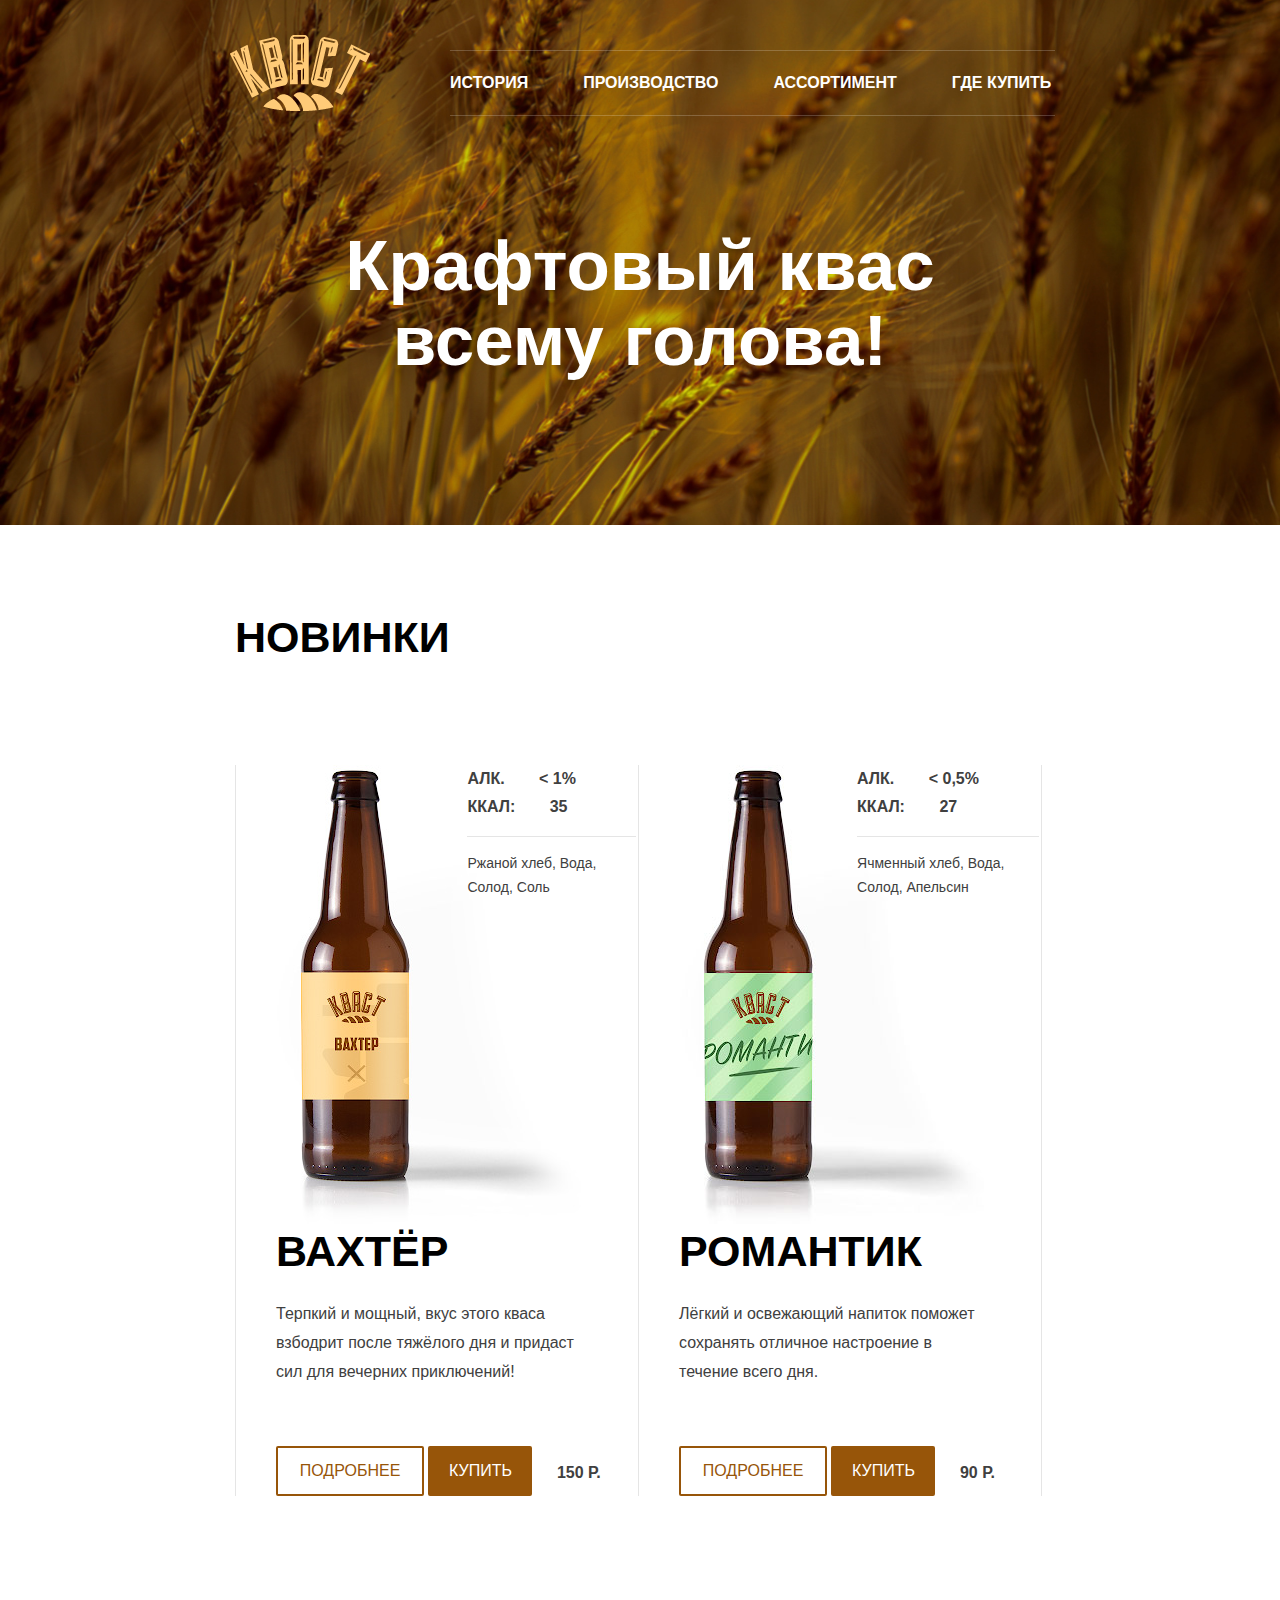
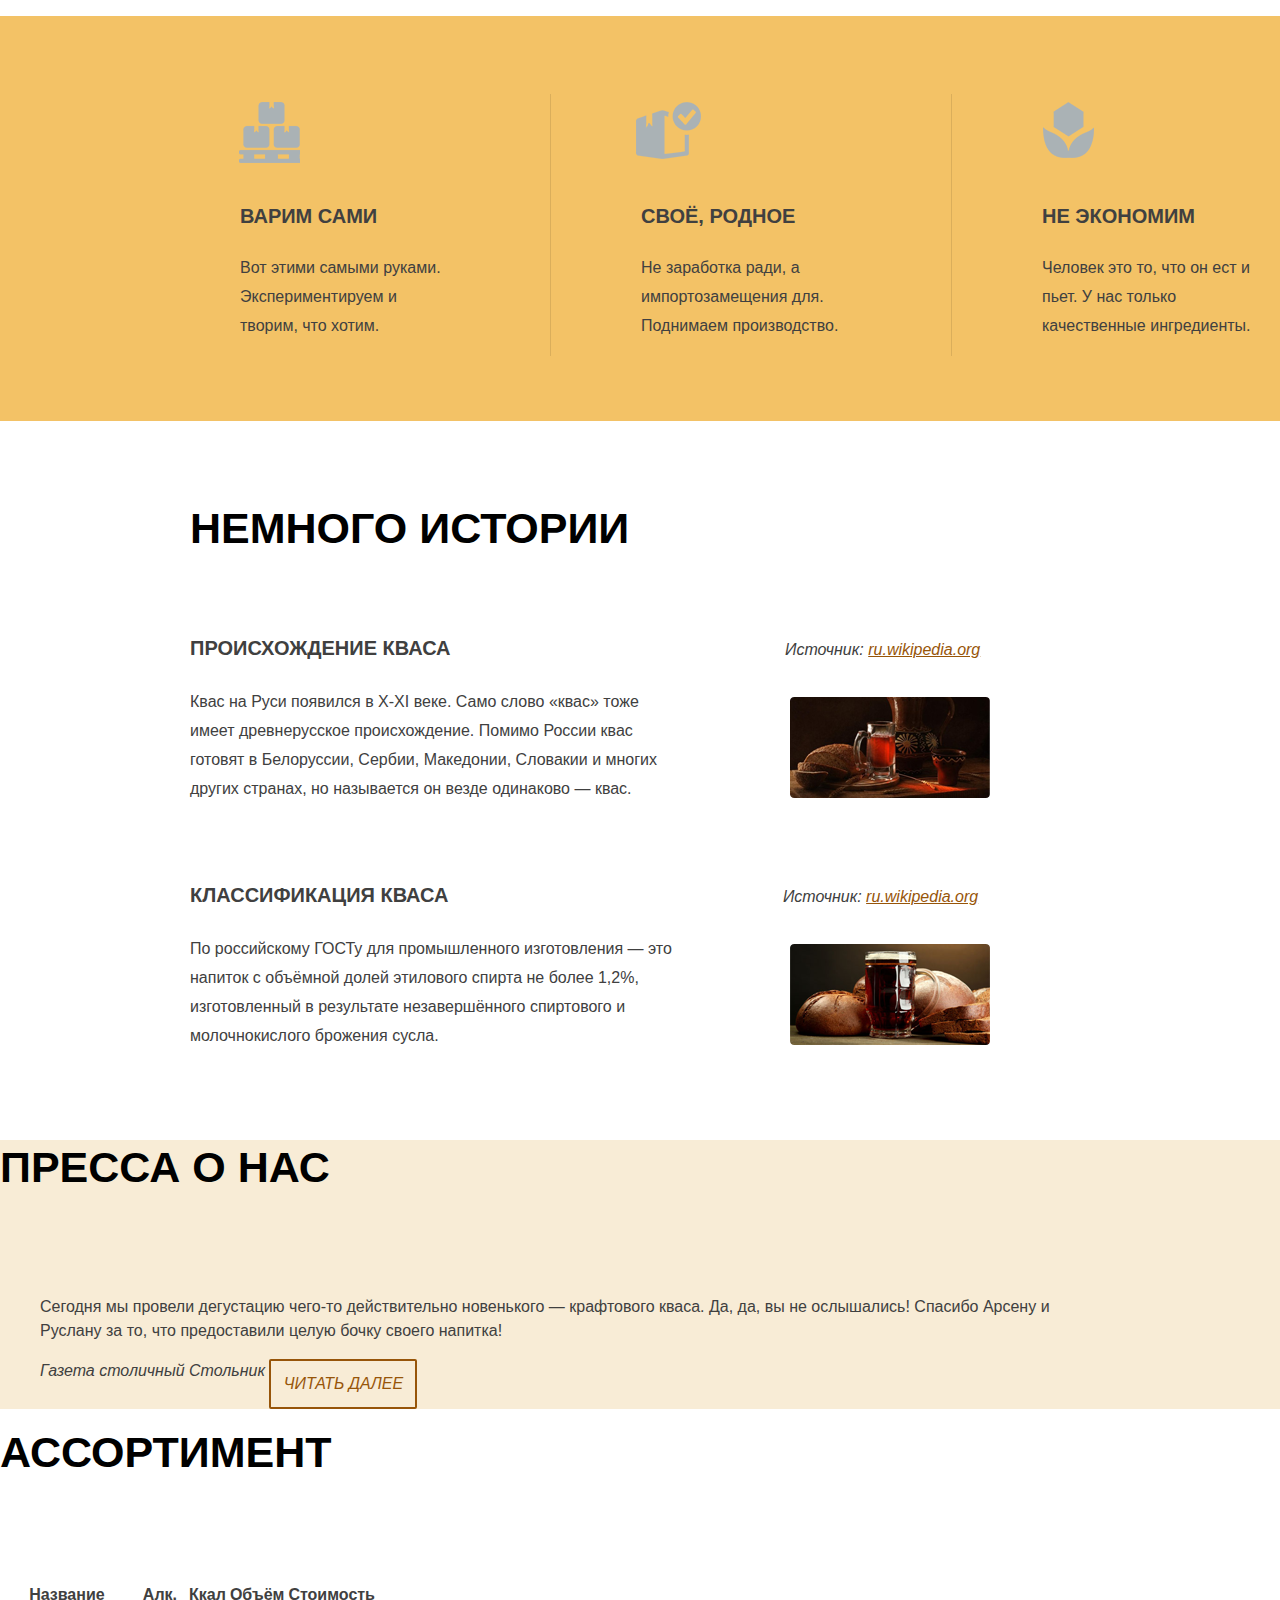
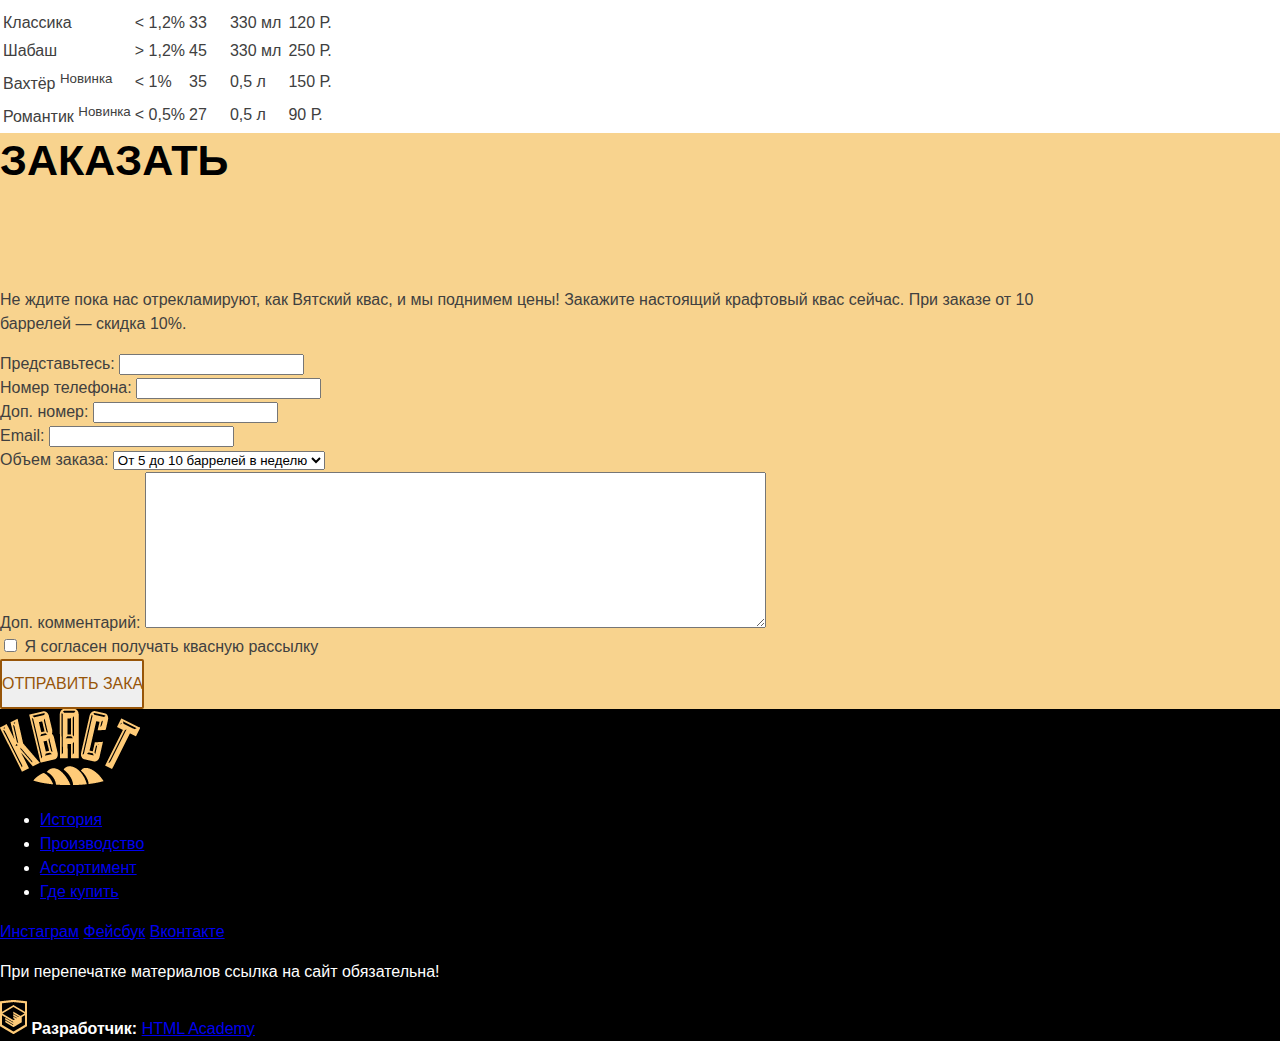
==== index.html @ fa1e175c "Initial commit" ====
<!DOCTYPE HTML>
<html>
  <head>
    <meta charset="utf-8">
	<title>Кваст</title>
	<link rel="stylesheet" href="style.css">
  </head>
  <body>
	<div class="page-header">
		<div class="container">
			<div class="header-top clearfix">
				<div class="header-logo">
					<img src="img/logo.png" width="" height="">
				</div>
				<ul class="main-nav clearfix">
					<li><a href="#">История</a></li>
					<li><a href="#">Производство</a></li>
					<li><a href="#">Ассортимент</a></li>
					<li><a href="#">Где купить</a></li>
				</ul>
			</div>
			<div class="promo">
				Крафтовый квас<br> всему голова!
			</div>
		</div>
	</div>

	<div class="news">
		<div class="container">
			<h2 class="section-title">Новинки</h2>
			<div class="news-items clearfix">
				<div class="news-item">
					<div class="rel rel1">
						<div class="topright">
							<div class="alc">
								Алк. <span>&lt; 1%</span><br>
								Ккал: 35
							</div>
							<p>Ржаной хлеб, Вода,<br> Солод, Соль</p>
						</div>
					</div>
					<!-- <img src="img/bottle-left.jpg"> -->
					<h3 class="section-title">Вахтёр</h3>
					<p>Терпкий и мощный, вкус этого кваса<br> взбодрит после тяжёлого дня и придаст<br> сил для вечерних приключений!</p>
					<a class="btn btn-detailed" href="#">Подробнее</a>	
					<a class="btn btn-buy" href="#">Купить</a>
					<div class="price">
						150 Р.
					</div>
				</div>

				<div class="news-item">
					<div class="rel rel2">
						<div class="topright">
							<div class="alc">
								Алк. <span>&lt; 0,5%</span><br>
								Ккал: 27
							</div>
							<p>Ячменный хлеб, Вода,<br> Солод, Апельсин</p>
						</div>
					</div>
					<!-- <img src="img/bottle-right.jpg"> -->
					<h3 class="section-title">Романтик</h3>
					<p>Лёгкий и освежающий напиток поможет<br> сохранять отличное настроение в<br> течение всего дня.</p>
					<a class="btn btn-detailed" href="#">Подробнее</a>	
					<a class="btn btn-buy" href="#">Купить</a>
					<div class="price">
						90 Р.
					</div>
				</div>
			</div>
		</div>
	</div>

	<div class="benefits">
		<div class="container">
      		<ul class="clearfix">
        		<li class="benefits-item byitself">
          			<h3 class="benefits-title">Варим сами</h3>
          			<p>Вот этими самыми руками. Экспериментируем и<br> творим, что хотим.</p>
        		</li>
        		<li class="benefits-item native">
          			<h3 class="benefits-title">Своё, родное</h3>
          			<p>Не заработка ради, а импортозамещения для.<br> Поднимаем производство.</p>
        		</li>
        		<li class="benefits-item econom">
          			<h3 class="benefits-title">Не экономим</h3>
          			<p>Человек это то, что он ест и<br> пьет. У нас только<br> качественные ингредиенты.</p>
        		</li>
			</ul>
		</div>
	</div>

	<div class="history">
		<div class="container">
			<h2 class="section-title">Немного истории</h2>
			<dl>

				<dt>
					<h3 class="history-title">Происхождение кваса</h3>
					<i class="history-source">Источник: <a href="#">ru.wikipedia.org</a></i>
				</dt>
				<dd>
					<p>Квас на Руси появился в X-XI веке. Само слово «квас» тоже
						<br>
						имеет древнерусское	происхождение. Помимо России квас
						<br>
						готовят в Белоруссии,	Сербии, Македонии, Словакии и многих
						<br>
						других странах, но называется он везде одинаково — квас.
					<p>
					<img src="img/wiki-1.png">
				</dd>

				<dt>
					<h3 class="history-title">Классификация кваса</h3>
					<i class="history-source">Источник: <a href="#">ru.wikipedia.org</a></i>
				</dt>
				<dd>
					<p>По российскому ГОСТу для промышленного изготовления — это
						<br>
						напиток с объёмной долей этилового спирта не более 1,2%,
						<br>
						изготовленный в результате незавершённого	спиртового и
						<br>
						молочнокислого брожения сусла.
					</p>
					<img src="img/wiki-2.png">
				</dd>

			</dl>
		</div>
	</div>

	<div class="about-us">
		<div class="container">
			<h2 class="section-title">Пресса о нас</h2>
			<div>
				<blockquote>
					<p>Сегодня мы провели дегустацию чего-то действительно новенького — крафтового кваса. Да, да, 					вы не ослышались! Спасибо Арсену и<br>Руслану за то, что предоставили целую бочку своего 					напитка!</p>
				
					<cite><i>Газета столичный Стольник</i>
					<a class="btn" href="#">Читать далее</a></cite>
				</blockquote>
			</div>
		</div>	
	</div>
	
	<div class="choice">
		<div class="container">
			<h2 class="section-title">Ассортимент</h2>
			<table>
				<tr>
					<th>Название</th>
					<th>Алк.</th>
					<th>Ккал</th>
					<th>Объём</th>
					<th>Стоимость</th>
				</tr>
				<tr>
					<td>Классика</td>
					<td>&lt; 1,2%</td>
					<td>33</td>
					<td>330 мл</td>
					<td>120 Р.</td>
				</tr>
				<tr>
					<td>Шабаш</td>
					<td>&gt; 1,2%</td>
					<td>45</td>
					<td>330 мл</td>
					<td>250 Р.</td>
				</tr>
				<tr>
					<td>Вахтёр <sup>Новинка</sup></td>
					<td>&lt; 1%</td>
					<td>35</td>
					<td>0,5 л</td>
					<td>150 Р.</td>
				</tr>
				<tr>
					<td>Романтик <sup>Новинка</sup></td>
					<td>&lt; 0,5%</td>
					<td>27</td>
					<td>0,5 л</td>
					<td>90 Р.</td>
				</tr>
			</table>
		</div>
	</div>

	<div class="order">
		<div class="container">
      		<h2 class="section-title">Заказать</h2>

	      	<p class="order-tip">Не ждите пока нас отрекламируют, как Вятский квас, и мы поднимем цены! Закажите 			настоящий крафтовый квас сейчас. При заказе от 10<br> баррелей — скидка 10%.</p>

	      	<form class="order-form" action="/keksby-mail" method="post">

				<div class="order-form-group">
					<label for="fullname">Представьтесь:</label>
					<input type="text" name="fullname" id="fullname">
				</div>
		
				<div class="order-form-group">
					<label for="phone">Номер телефона:</label>
					<input type="text" name="phone" id="phone">
				</div>

				<div class="order-form-group">
					<label for="phone-odd">Доп. номер:</label>
					<input type="text" name="phone-odd" id="phone-odd">
				</div>

				<div class="order-form-group">
					<label for="email">Email:</label>
					<input type="text" name="email" id="email">
				</div>
			
				<div class="order-form-group">
					<label for="volume">Объем заказа:</label>
					<select name="topic" id="volume">
						<option value="1">От 5 до 10 баррелей в неделю</option>
					</select>
				</div>

				<div class="order-form-group">
					<label for="message">Доп. комментарий:</label>
					<textarea name="message" id="message" rows="10" cols="75"></textarea>
				</div>

				<div class="checkbox-area">
					<label>
						<input type="checkbox" name="subscription">
						Я согласен получать квасную рассылку
					</label>
				</div>

				<input class="btn" type="submit" class="btn" value="Отправить заказ">

			  </form>
			</div>
    	</div>

	<div class="page-footer">
		<div class="container">
			<div class="footer-logo">
				<img src="img/logo.png" width="" height="">
			</div>

			<ul>
				<li><a href="#">История</a></li>
				<li><a href="#">Производство</a></li>
				<li><a href="#">Ассортимент</a></li>
				<li><a href="#">Где купить</a></li>
			</ul>
			
			<a class="social-btn" href="https://instagram.com/htmlacademy">Инстаграм</a>
			<a class="social-btn" href="https://facebook.com/htmlacademy">Фейсбук</a>
			<a class="social-btn" href="https://vk.com/htmlacademy">Вконтакте</a>

			<p>При перепечатке материалов ссылка на сайт обязательна!</p>

			<div class="footer-copyright">
				<img src="img/htmlacademy.png">
				<b>Разработчик:</b> <a href="https://htmlacademy.ru">HTML Academy</a>
        	</div>
		</div>
	</div>
  </body>
</html>
---- style.css ----
body {
    min-width: 1040px;
    margin: 0;
    padding: 0;
    font-size: 16px;
    line-height: 24px;
    font-family: "Arial", sans-serif;
    color: rgb(64, 64, 64);
    background-color: rgb(255, 255, 255);
}

.container {
    margin: 0 auto;
}

.clearfix::after {
    content: "";
    display: table;
    clear: both;
}

.page-header {
    min-height: 490px;
    padding-top: 35px;
    background-image: url("img/header-bg1.jpg");
    background-repeat: no-repeat;
    background-position: center;
    background-size: cover;
}

.page-header .container {
    width: 1020px;
}

.page-header,
.page-footer {
    color: rgb(255, 255, 255);
    background-color: rgb(0, 0, 0);
}

.header-logo {
    float: left;
    padding-left: 100px;
}

.header-top {
    margin-bottom: 110px;
}

.main-nav {
    float: left;
    width: 605px;
    margin: 0;
    margin-top: 15px;
    margin-left: 80px;
    padding: 20px 0;
    list-style: none;
    border-top: rgba(255, 255, 255, 0.2) 1px solid;
    border-bottom: rgb(255, 255, 255, 0.2) 1px solid;
}

.main-nav li {
    float: left;
    margin-right: 55px;
    text-transform: uppercase;
}

.main-nav li:last-child {
    margin-right: 0;
}

.main-nav a {
    color: rgb(255, 255, 255);
    text-decoration: none;
    font-weight: bold;
}

.main-nav a:hover {
    text-decoration: underline;
}

.main-nav a:active {
    color: rgba(255, 255, 255, 0.3);
}

.promo {
    font-weight: bold;
    font-size: 71px;
    line-height: 75px;
    text-align: center;
}

.promo a {
    color: #ffffff;
    text-decoration: none;
}

.btn {
    display: inline-block;
    width: 144px;
    padding: 11px 0;
    font: inherit;
    vertical-align: top;
    text-align: center;
    color: rgb(151, 85, 9);
    text-transform: uppercase;
    text-decoration: none;
    word-wrap: break-word;
    border: 2px solid rgb(151, 85, 9);
    border-radius: 2px;
}

.section-title {
    margin: 0;
    margin-right: 180px;
    margin-bottom: 100px;
    font-weight: bold;
    font-size: 43px;
    line-height: 55px;
    text-transform: uppercase;
    color: rgb(0, 0, 0);
}

.news {
    padding-top: 85px;
    padding-bottom: 90px;
}

.news .container {
    width: 810px;
}

.news-item {
    float: left;
    width: 402px;
    border-left: 1px solid rgb(0, 0, 0, 0.1);
    border-right: 1px solid rgb(0, 0, 0, 0.1);
}

.news-item:last-child {
    border-left: none;
}

.rel {
    position: relative;
    width: 400px;
    height: 459px;
}

.rel.rel1 {
    background: url(img/bottle-left.jpg) no-repeat;
    background-position: 50% 50%;
}

.rel.rel2 {
    background: url(img/bottle-right.jpg) no-repeat;
    background-position: 50% 50%;
}

.topright {
    position: absolute;
    top: 0;
    right: 0;
}

.alc {
    font-weight: bold;
    text-transform: uppercase;
    word-spacing: 30px;
    border-bottom: 1px solid rgba(0, 0, 0, 0.1);
    padding-right: 60px;
    padding-bottom: 15px;
    line-height: 28px;
}

span {
    word-spacing: normal;
}

.news-item .topright p {
    font-size: 14px;
    line-height: 24px;
    margin-left: 0;
}

.news-item p {
    line-height: 29px;
    margin-bottom: 60px;
}

.news-item h3 {
    margin-bottom: 20px;
    margin-top: 0;
}

.news-item p,
.news-item h3,
.btn.btn-detailed{
    margin-left: 40px;
}

.btn.btn-detailed:hover {
    border-color: rgb(114, 65, 8);
    color: rgb(114, 65, 8);
}

.btn.btn-detailed:active {
    color: rgba(114, 65, 8, 0.5)
}

.btn.btn-buy {
    background-color: rgb(151, 85, 9);
    color: rgb(255, 255, 255);
    width: 100px;
}

.btn.btn-buy:hover {
    background-color: rgb(114, 65, 8);
}

.btn.btn-buy:active {
    color: rgba(255, 255, 255, 0.5);
}

.price {
    font-weight: bold;
    display: inline-block;
    margin: 15px 0 0 20px;
}

.benefits {
    background-color: rgb(243, 194, 102);
    padding-bottom: 65px;
    padding-top: 78px;
    margin-top: 30px;
}

.benefits ul {
    margin: 0;
    padding: 0;
    list-style: none;
}

.benefits .container {
    width: 1350px;
    padding-left: 150px;
}

.benefits-item {
    position: relative;
    float: left;
    width: 300px;
    padding-top: 90px;
    padding-left: 90px;
    padding-right: 10px;
    border-left: 1px solid rgba(0, 0, 0, 0.1);
}

.benefits-item::before {
    content: "";
    position: absolute;
    top: 8px;
    left: 85px;
    width: 65px;
    height: 65px;
    background-image: url("img/sprite.png");
    background-repeat: no-repeat;
}

.benefits-item.byitself::before {
    background-position: -1px -5px;
}

.benefits-item.native::before {
    background-position: -5px -76px;
}

.benefits-item.econom::before {
    background-position: 1px -143px;
}

.benefits-item:first-child {
    border-left: none;
}

h3.benefits-title {
    font-size: 20px;
    text-transform: uppercase;
    margin-bottom: 25px;
}

.benefits p {
    line-height: 29px;
}

.history {
    padding-top: 80px;
    padding-bottom: 10px;
}

.history .container {
    width: 900px;
}

.history .section-title {
    margin-bottom: 80px;
}

.history h3 {
    display: inline;
    font-size: 20px;
    text-transform: uppercase;
    margin-right: 330px;
}

.history-source {
    margin-bottom: 25px;
}

.history-source a {
    color: rgb(151, 85, 9);
}

.history dl {
    width: 800px;
    margin: 0;
    padding: 0;
}

.history dt {
    margin: 0;
}

.history dd {
    position: relative;
    min-height: 100px;
    margin: 0;
    padding-right: 100px;
}

.history dd img {
    position: absolute;
    top: 10px;
    right: 0;
}

.history dd p {
    line-height: 29px;
    margin-top: 25px;
    margin-bottom: 80px;
}

.order {
    background-color: rgb(248, 211, 142);
}

.about-us {
    background-color: rgb(248, 236, 214);
}
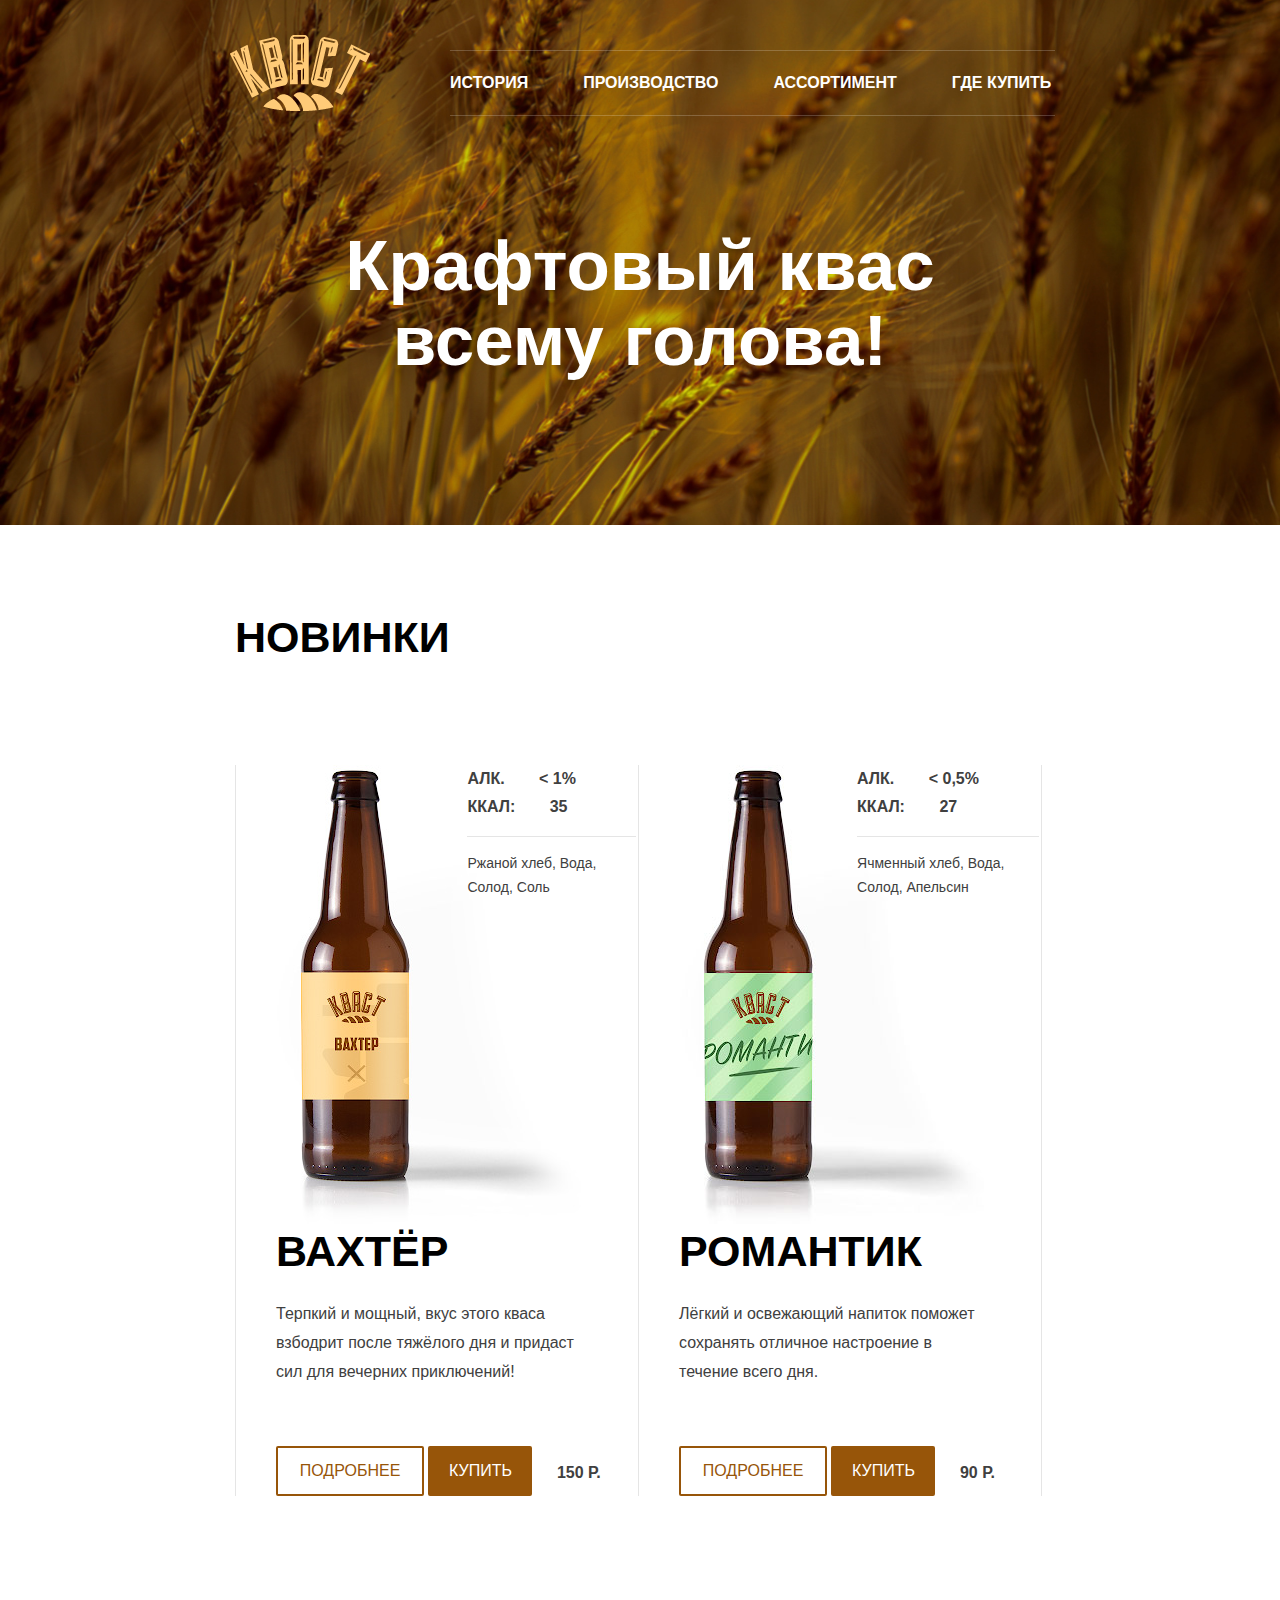
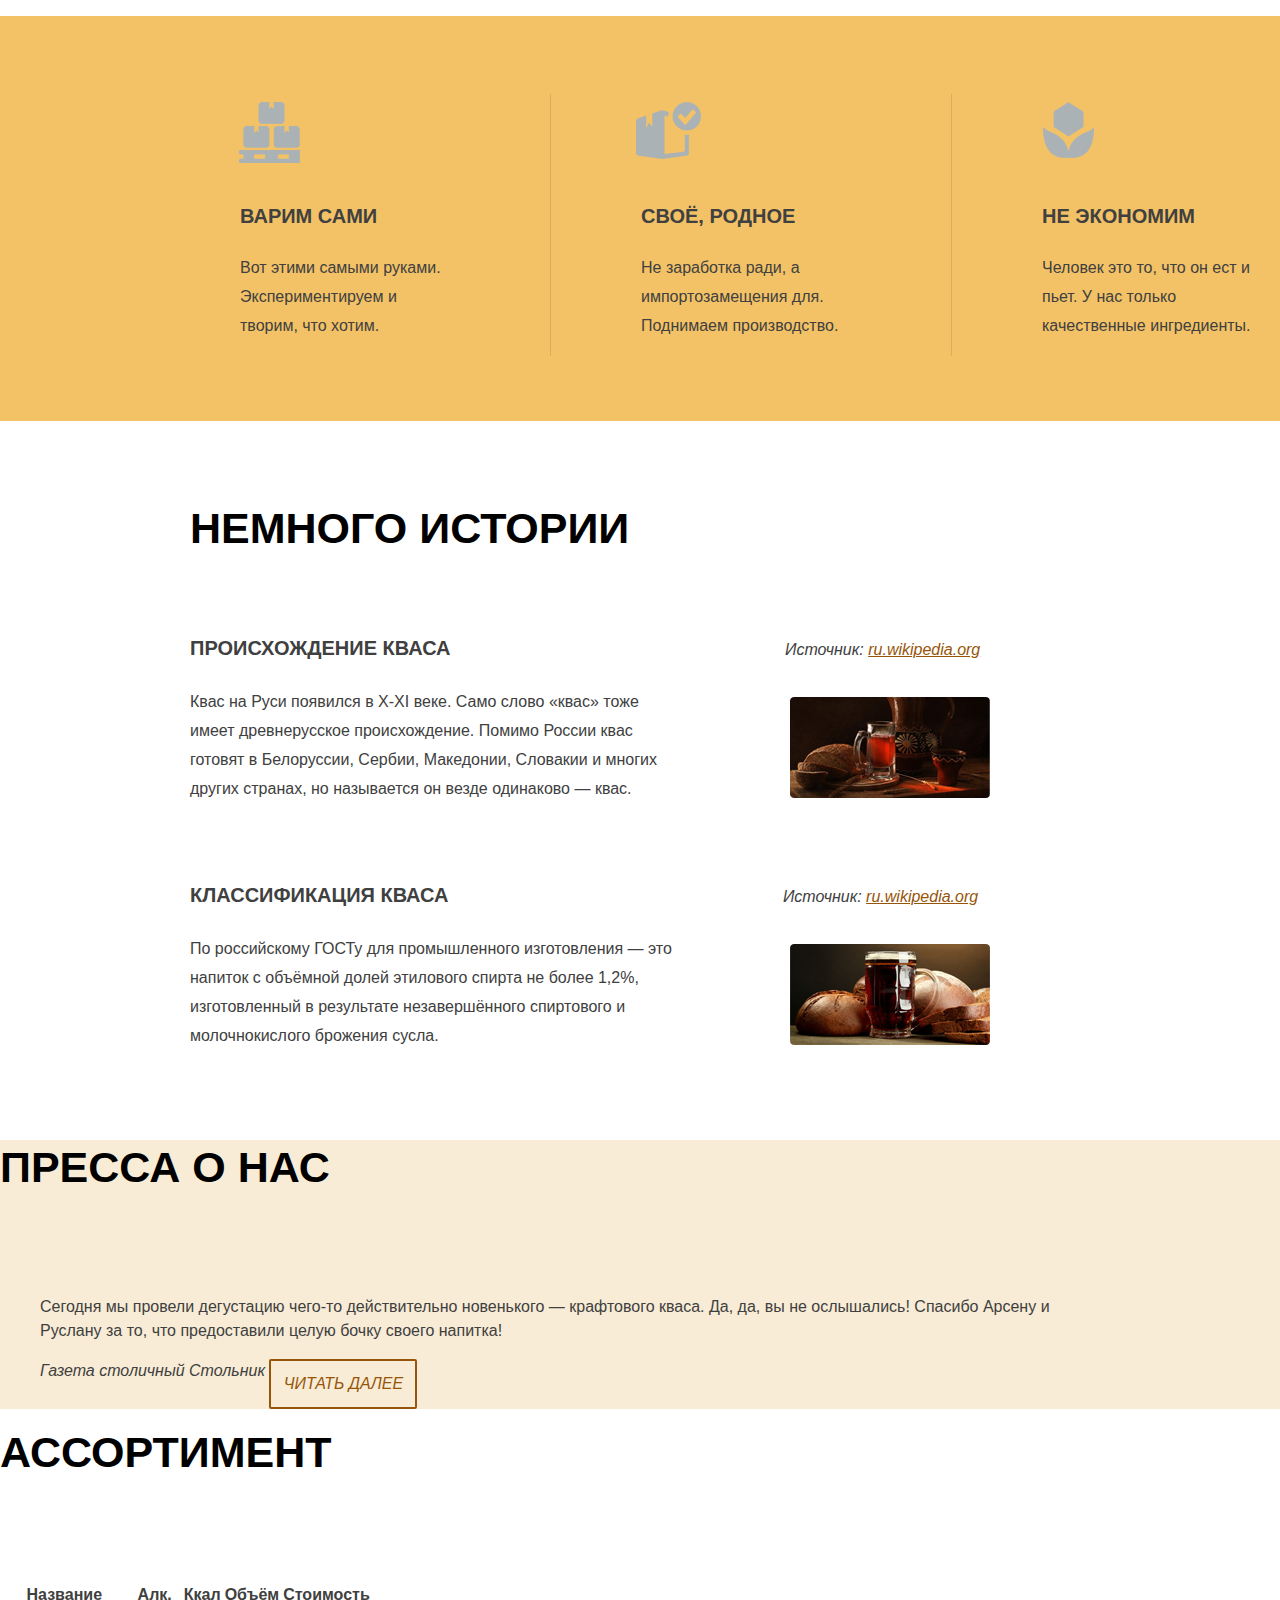
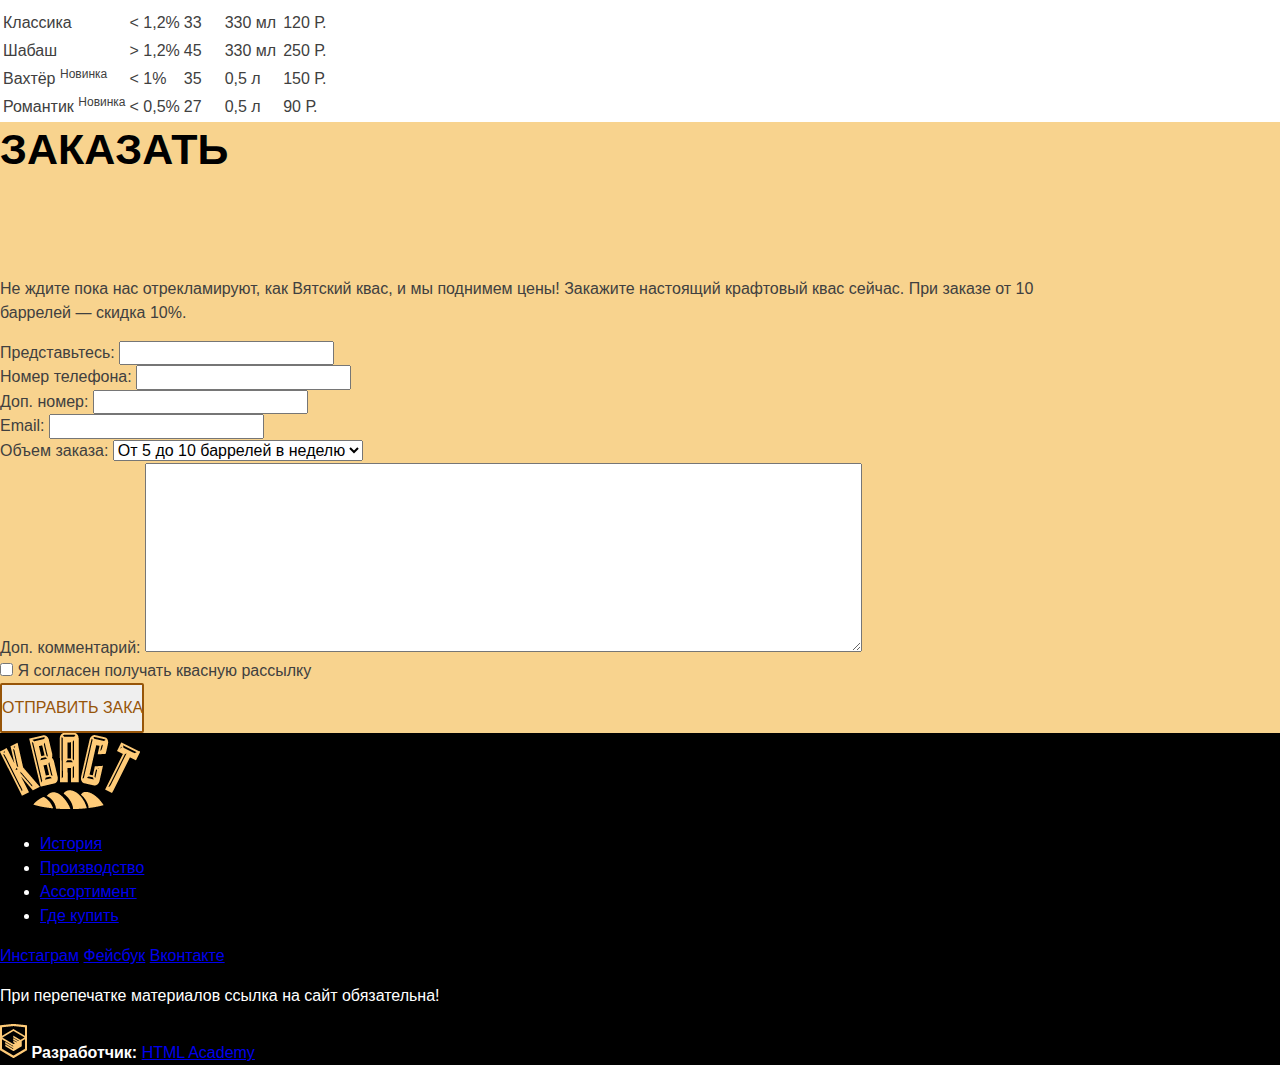
==== commit a81bf7f8: "Add normalize.css" ====
--- a/index.html
+++ b/index.html
@@ -3,6 +3,7 @@
   <head>
     <meta charset="utf-8">
 	<title>Кваст</title>
+	<link rel="stylesheet" href="normalize.css">
 	<link rel="stylesheet" href="style.css">
   </head>
   <body>
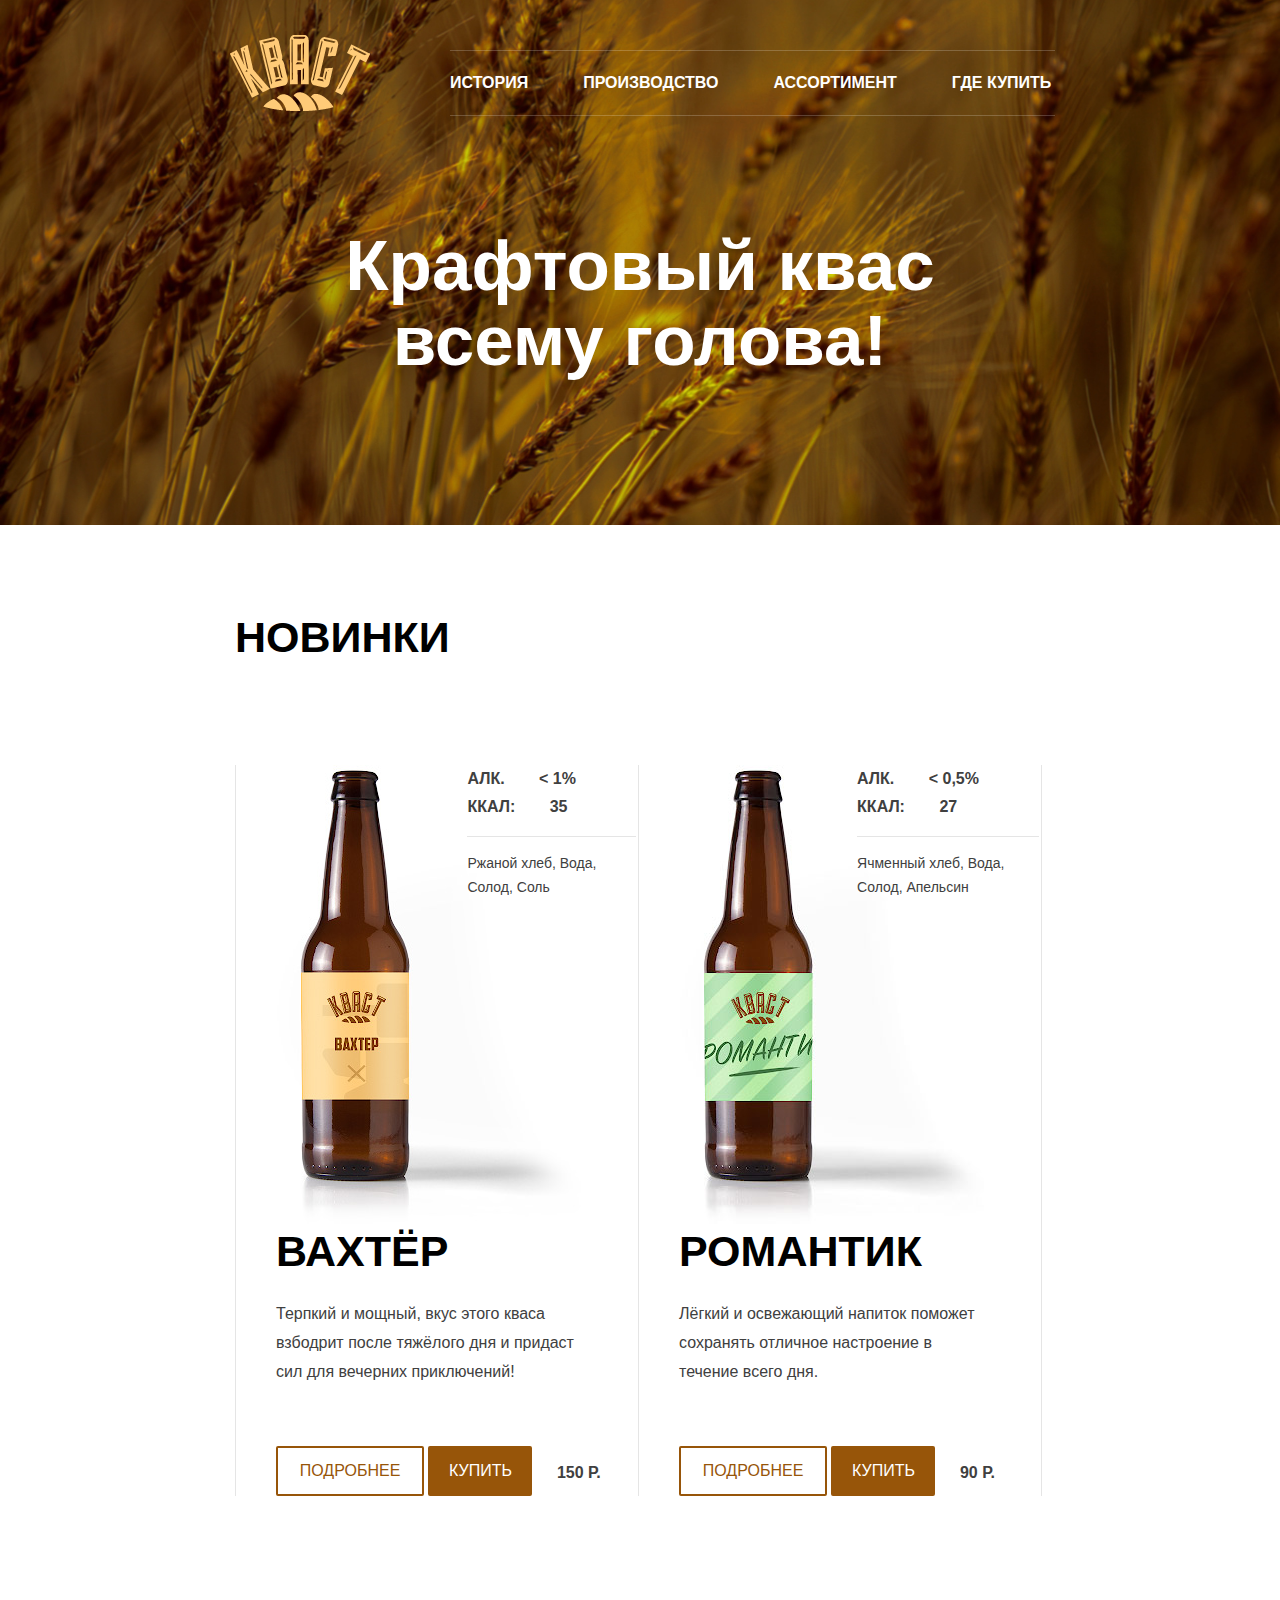
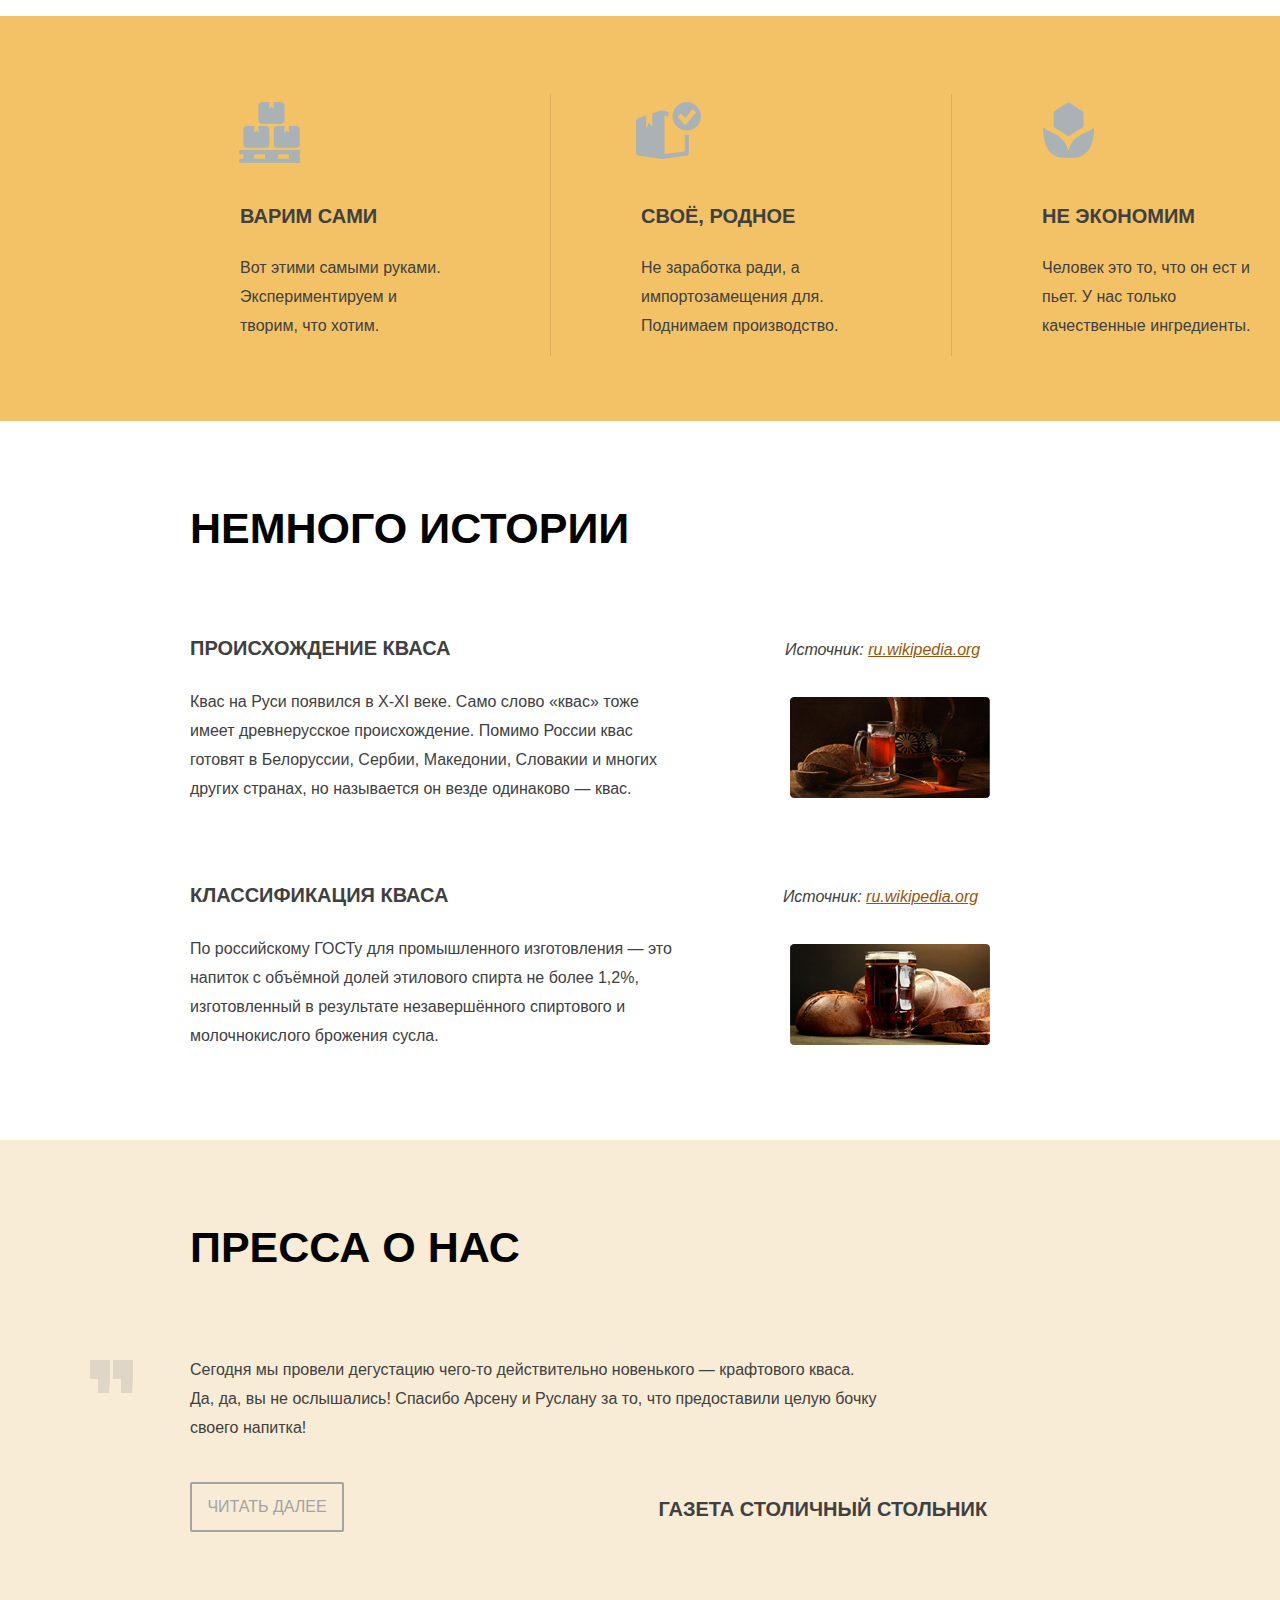
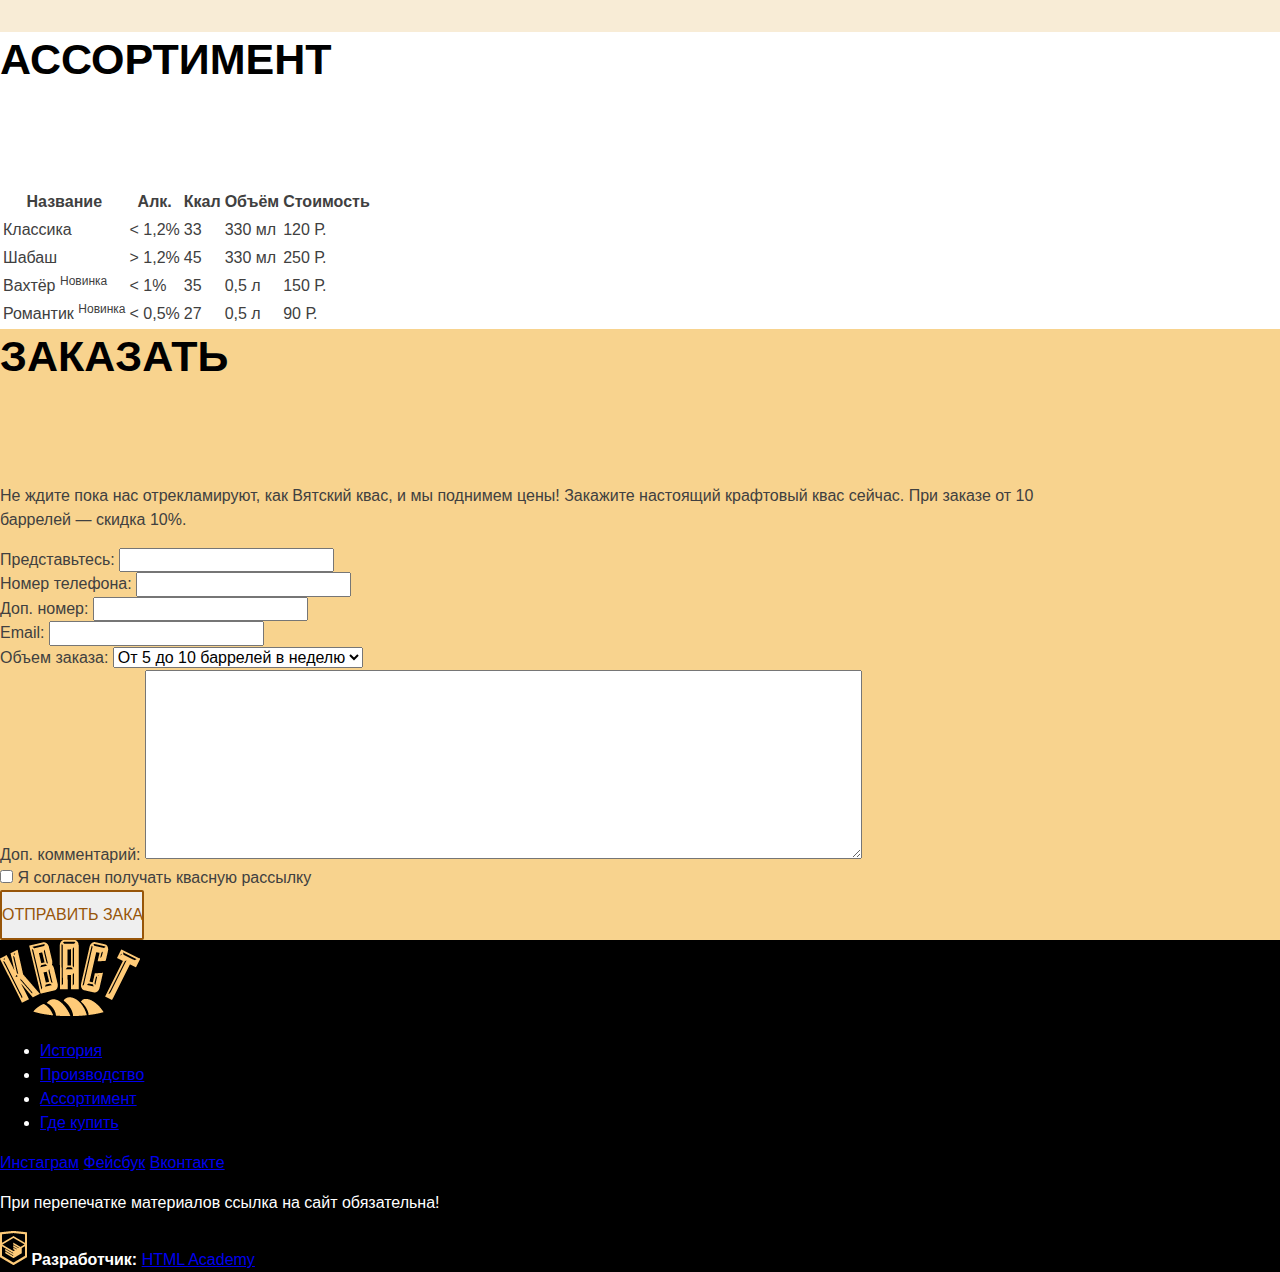
==== commit 34b81173: "Style the 'about-us' section" ====
--- a/index.html
+++ b/index.html
@@ -138,10 +138,15 @@
 			<h2 class="section-title">Пресса о нас</h2>
 			<div>
 				<blockquote>
-					<p>Сегодня мы провели дегустацию чего-то действительно новенького — крафтового кваса. Да, да, 					вы не ослышались! Спасибо Арсену и<br>Руслану за то, что предоставили целую бочку своего 					напитка!</p>
-				
-					<cite><i>Газета столичный Стольник</i>
-					<a class="btn" href="#">Читать далее</a></cite>
+					<svg class="left">
+						<polygon points="0,19 0,0 20,0 20,19 19,33 8,33 8,19" rx="9" fill="rgba(165, 162, 162, 0.3)"/>
+					</svg>
+					<svg class="right">
+						<polygon points="0,19 0,0 20,0 20,19 19,33 8,33 8,19" fill="rgba(165, 162, 162, 0.3)"/>
+					</svg>
+					<p>Сегодня мы провели дегустацию чего-то действительно новенького — крафтового кваса.<br> Да, да, вы не ослышались! Спасибо Арсену и Руслану за то, что предоставили целую бочку<br> своего напитка!</p>
+					<a class="btn btn-read" href="#">Читать далее</a>
+					<cite>Газета столичный Стольник</cite>
 				</blockquote>
 			</div>
 		</div>	
--- a/style.css
+++ b/style.css
@@ -349,11 +349,59 @@
     margin-top: 25px;
     margin-bottom: 80px;
 }
+.about-us {
+    background-color: rgb(248, 236, 214);
+    padding-top: 80px;
+    padding-bottom: 100px;
+}
+
+.about-us .container {
+    width: 900px;
+}
+
+.about-us .section-title {
+    margin-bottom: 80px;
+}
+
+blockquote {
+    position: relative;
+    margin: 0;
+    padding: 0;
+}
+
+svg {
+    position: absolute;
+    top: 5px;
+    left: -77px;
+    width: 25px;
+    height: 40px;
+}
+
+svg.left {
+    left: -100px;
+}
+
+.about-us p {
+    line-height: 29px;
+    margin-bottom: 40px;
+}
+
+cite {
+    display: inline-block;
+    text-transform: uppercase;
+    font-weight: bold;
+    font-style: normal;
+    font-size: 20px;
+    margin-left: 310px;
+    padding-top: 15px;
+}
+
+.btn-read {
+    color: rgb(165, 162, 162);
+    border-color: rgb(165, 162, 162);
+    width: 150px;
+}
 
 .order {
     background-color: rgb(248, 211, 142);
 }
-
-.about-us {
-    background-color: rgb(248, 236, 214);
-}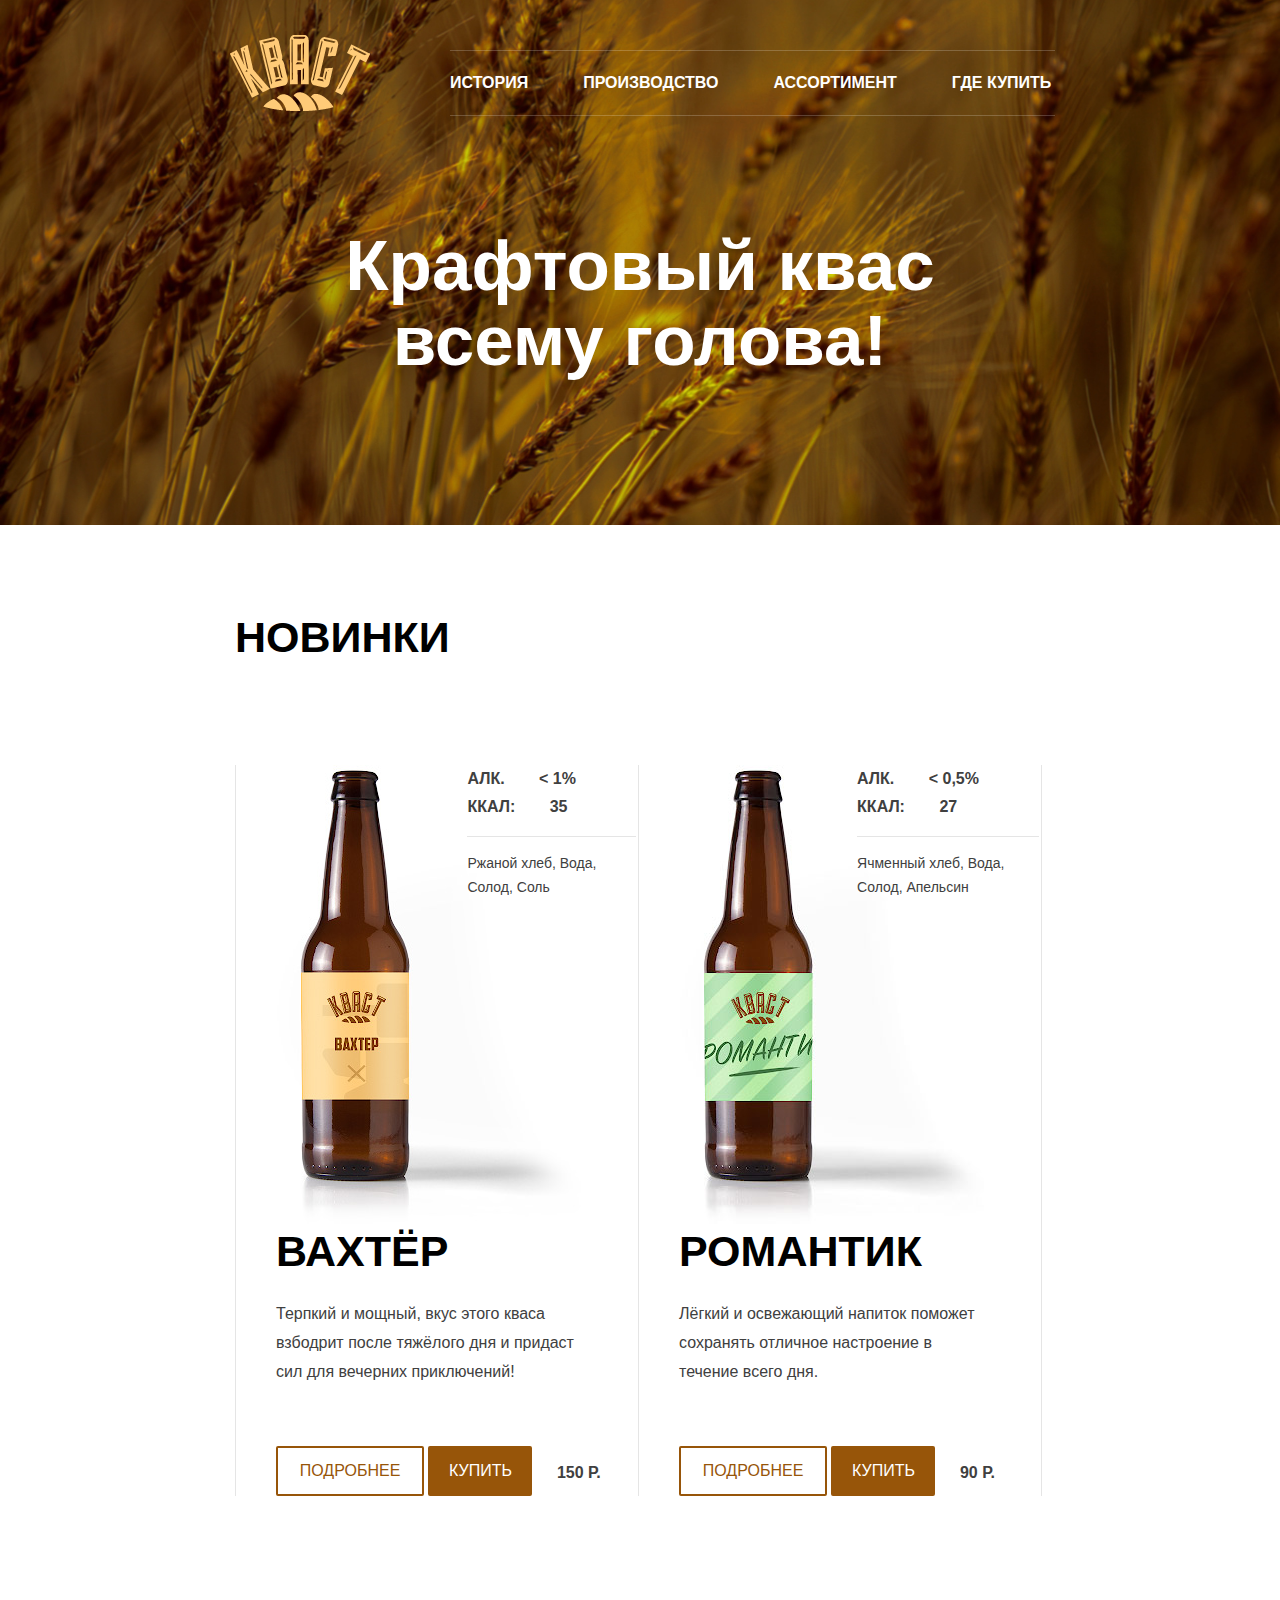
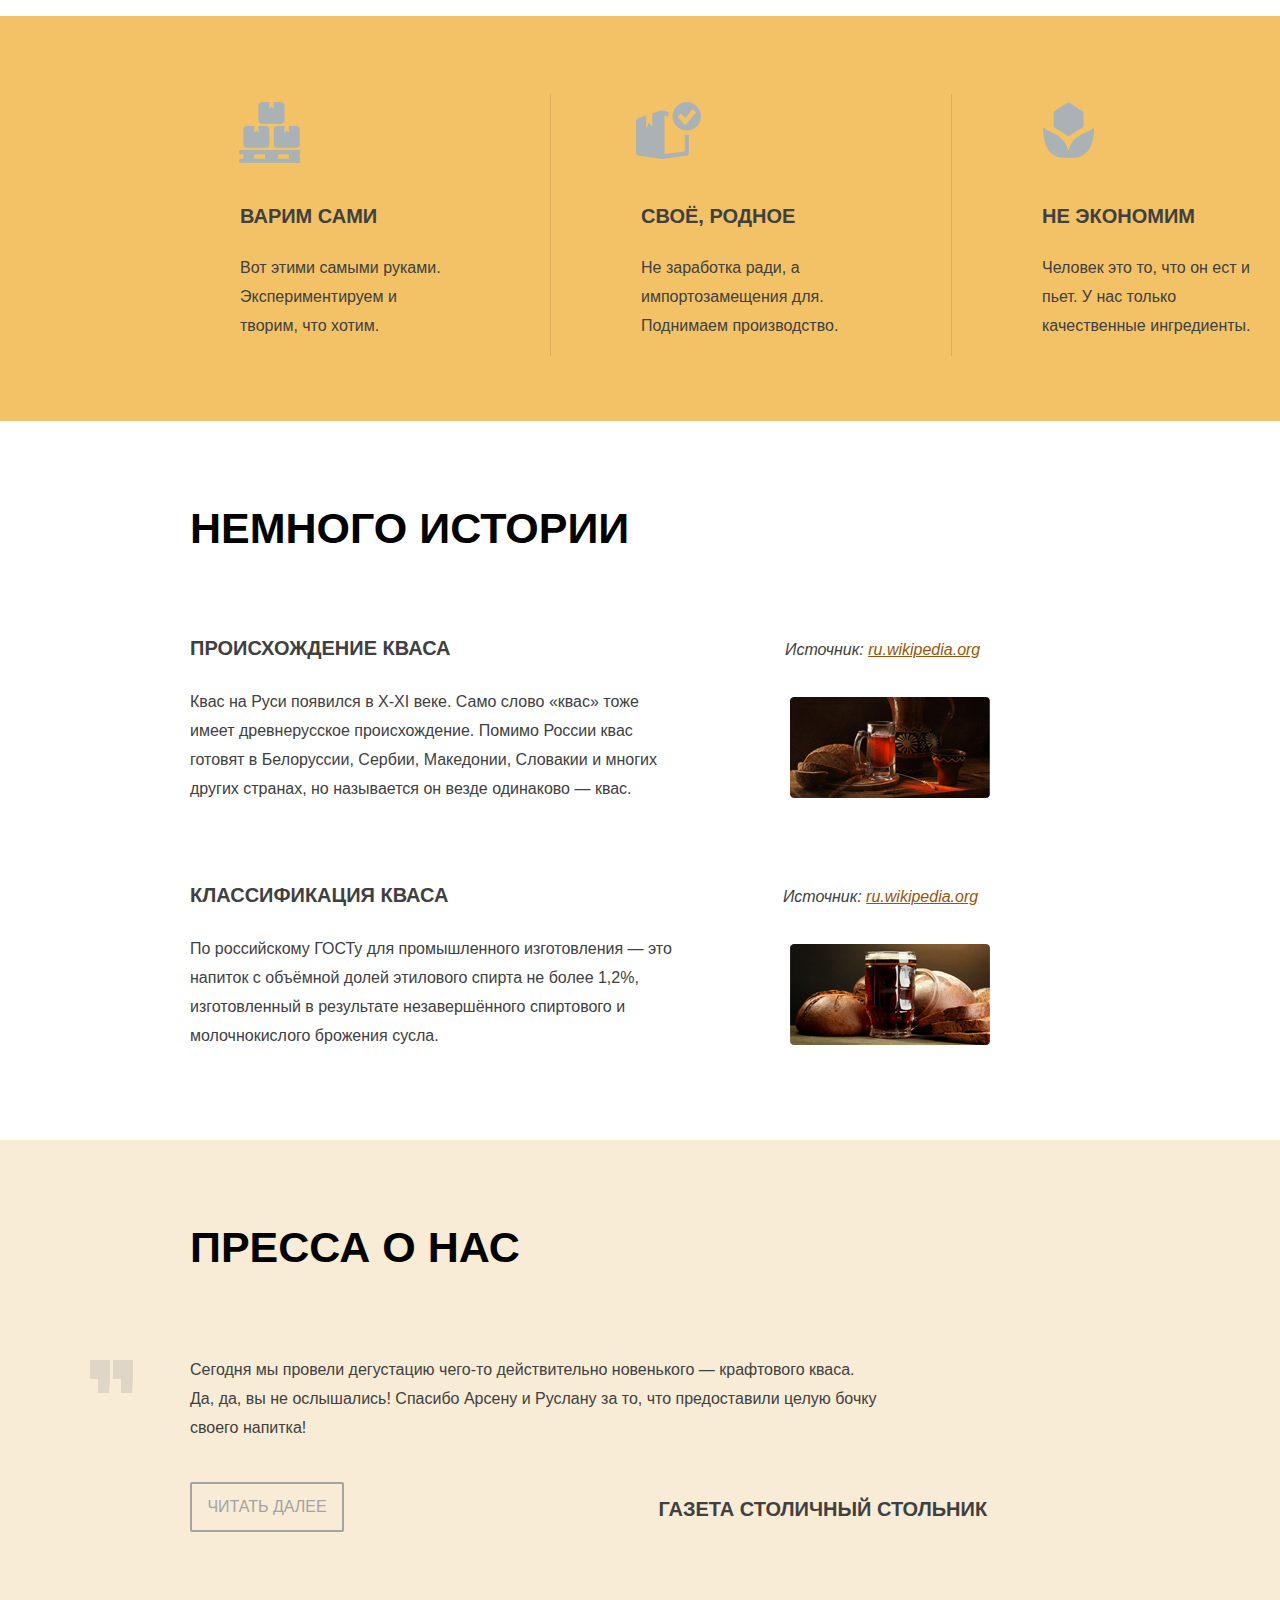
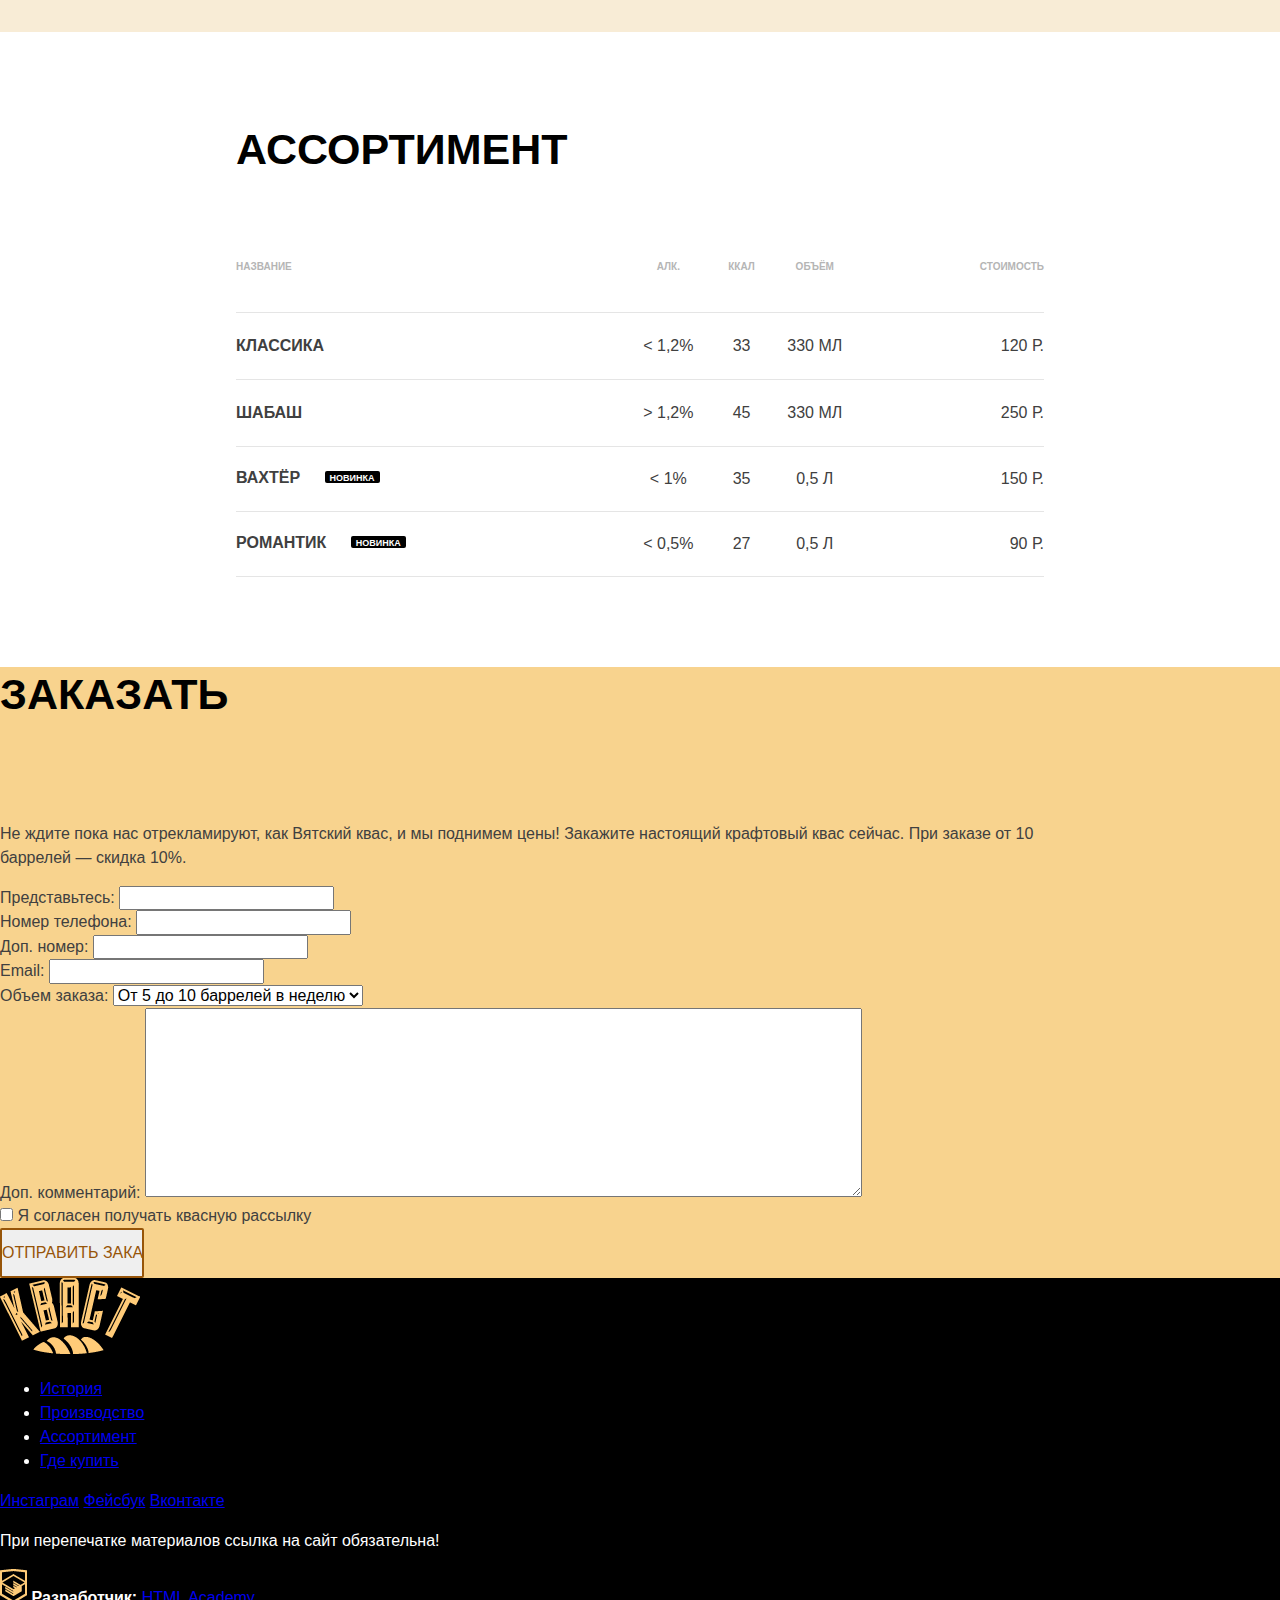
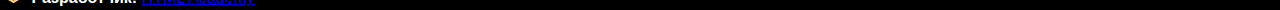
==== commit 6733e983: "Style the 'choice' section" ====
--- a/index.html
+++ b/index.html
@@ -155,41 +155,41 @@
 	<div class="choice">
 		<div class="container">
 			<h2 class="section-title">Ассортимент</h2>
-			<table>
-				<tr>
-					<th>Название</th>
-					<th>Алк.</th>
-					<th>Ккал</th>
-					<th>Объём</th>
-					<th>Стоимость</th>
-				</tr>
-				<tr>
-					<td>Классика</td>
-					<td>&lt; 1,2%</td>
-					<td>33</td>
-					<td>330 мл</td>
-					<td>120 Р.</td>
-				</tr>
-				<tr>
-					<td>Шабаш</td>
-					<td>&gt; 1,2%</td>
-					<td>45</td>
-					<td>330 мл</td>
-					<td>250 Р.</td>
-				</tr>
-				<tr>
-					<td>Вахтёр <sup>Новинка</sup></td>
-					<td>&lt; 1%</td>
-					<td>35</td>
-					<td>0,5 л</td>
-					<td>150 Р.</td>
-				</tr>
-				<tr>
-					<td>Романтик <sup>Новинка</sup></td>
-					<td>&lt; 0,5%</td>
-					<td>27</td>
-					<td>0,5 л</td>
-					<td>90 Р.</td>
+			<table class="price-list">
+				<tr>
+					<th class="price-name">Название</th>
+					<th class="price-alc">Алк.</th>
+					<th class="price-energy">Ккал</th>
+					<th class="price-volume">Объём</th>
+					<th class="price-price">Стоимость</th>
+				</tr>
+				<tr>
+					<td class="price-name">Классика</td>
+					<td class="price-alc">&lt; 1,2%</td>
+					<td class="price-energy">33</td>
+					<td class="price-volume">330 мл</td>
+					<td class="price-price">120 Р.</td>
+				</tr>
+				<tr>
+					<td class="price-name">Шабаш</td>
+					<td class="price-alc">&gt; 1,2%</td>
+					<td class="price-energy">45</td>
+					<td class="price-volume">330 мл</td>
+					<td class="price-price">250 Р.</td>
+				</tr>
+				<tr>
+					<td class="price-name spec">Вахтёр <p class="novelty">Новинка</p></td>
+					<td class="price-alc spec">&lt; 1%</td>
+					<td class="price-energy spec">35</td>
+					<td class="price-volume spec">0,5 л</td>
+					<td class="price-price spec">150 Р.</td>
+				</tr>
+				<tr>
+					<td class="price-name spec">Романтик <p class="novelty">Новинка</p></td>
+					<td class="price-alc spec">&lt; 0,5%</td>
+					<td class="price-energy spec">27</td>
+					<td class="price-volume spec">0,5 л</td>
+					<td class="price-price spec">90 Р.</td>
 				</tr>
 			</table>
 		</div>
--- a/style.css
+++ b/style.css
@@ -402,6 +402,94 @@
     width: 150px;
 }
 
+.choice {
+    padding-top: 90px;
+    padding-bottom: 90px;
+}
+
+.choice .container {
+    width: 808px;
+}
+
+.price-list {
+    width: 100%;
+    border-collapse: collapse;
+    line-height: 30px;
+}
+
+.choice .section-title {
+    margin-bottom: 75px;
+}
+
+.price-list th,
+.price-list td {
+    border-bottom: 1px solid rgb(229, 229, 229);
+    padding: 18px;
+}
+
+.price-list th {
+    text-transform: uppercase;
+    color: rgb(181, 181, 181);
+    text-align: left;
+    vertical-align: top;
+    font-size: 10px;
+    padding-top: 0;
+    padding-bottom: 30px;
+    padding-left: 0;
+}
+
+.price-list td {
+    vertical-align: middle;
+}
+
+.price-list .price-name {
+    width: 390px;
+    text-transform: uppercase;
+    font-weight: bold;
+    padding-left: 0;
+}
+
+.price-list .price-alc,
+.price-list .price-energy,
+.price-list .price-volume {
+    text-align: center;
+    padding-left: 0;
+    padding-right: 0;
+    width: 75px;
+}
+
+.price-list .price-price {
+    text-align: right;
+    width: 180px;
+    padding-right: 0;
+}
+
+.price-list .price-alc,
+.price-list .price-energy,
+.price-list .price-volume,
+.price-list .price-price {
+    text-transform: uppercase;
+}
+
+p.novelty {
+    display: inline-block;
+    font-size: 9px;
+    color: #ffffff;
+    background: #000000;
+    margin-left: 20px;
+    padding: 0 5px;
+    height: 12px;
+    vertical-align: middle;
+    line-height: 14px;
+    border-radius: 2px;
+    margin-bottom: 13px;
+}
+
+td.spec {
+    padding-top: 15px;
+    padding-bottom: 15px;
+}
+
 .order {
     background-color: rgb(248, 211, 142);
 }
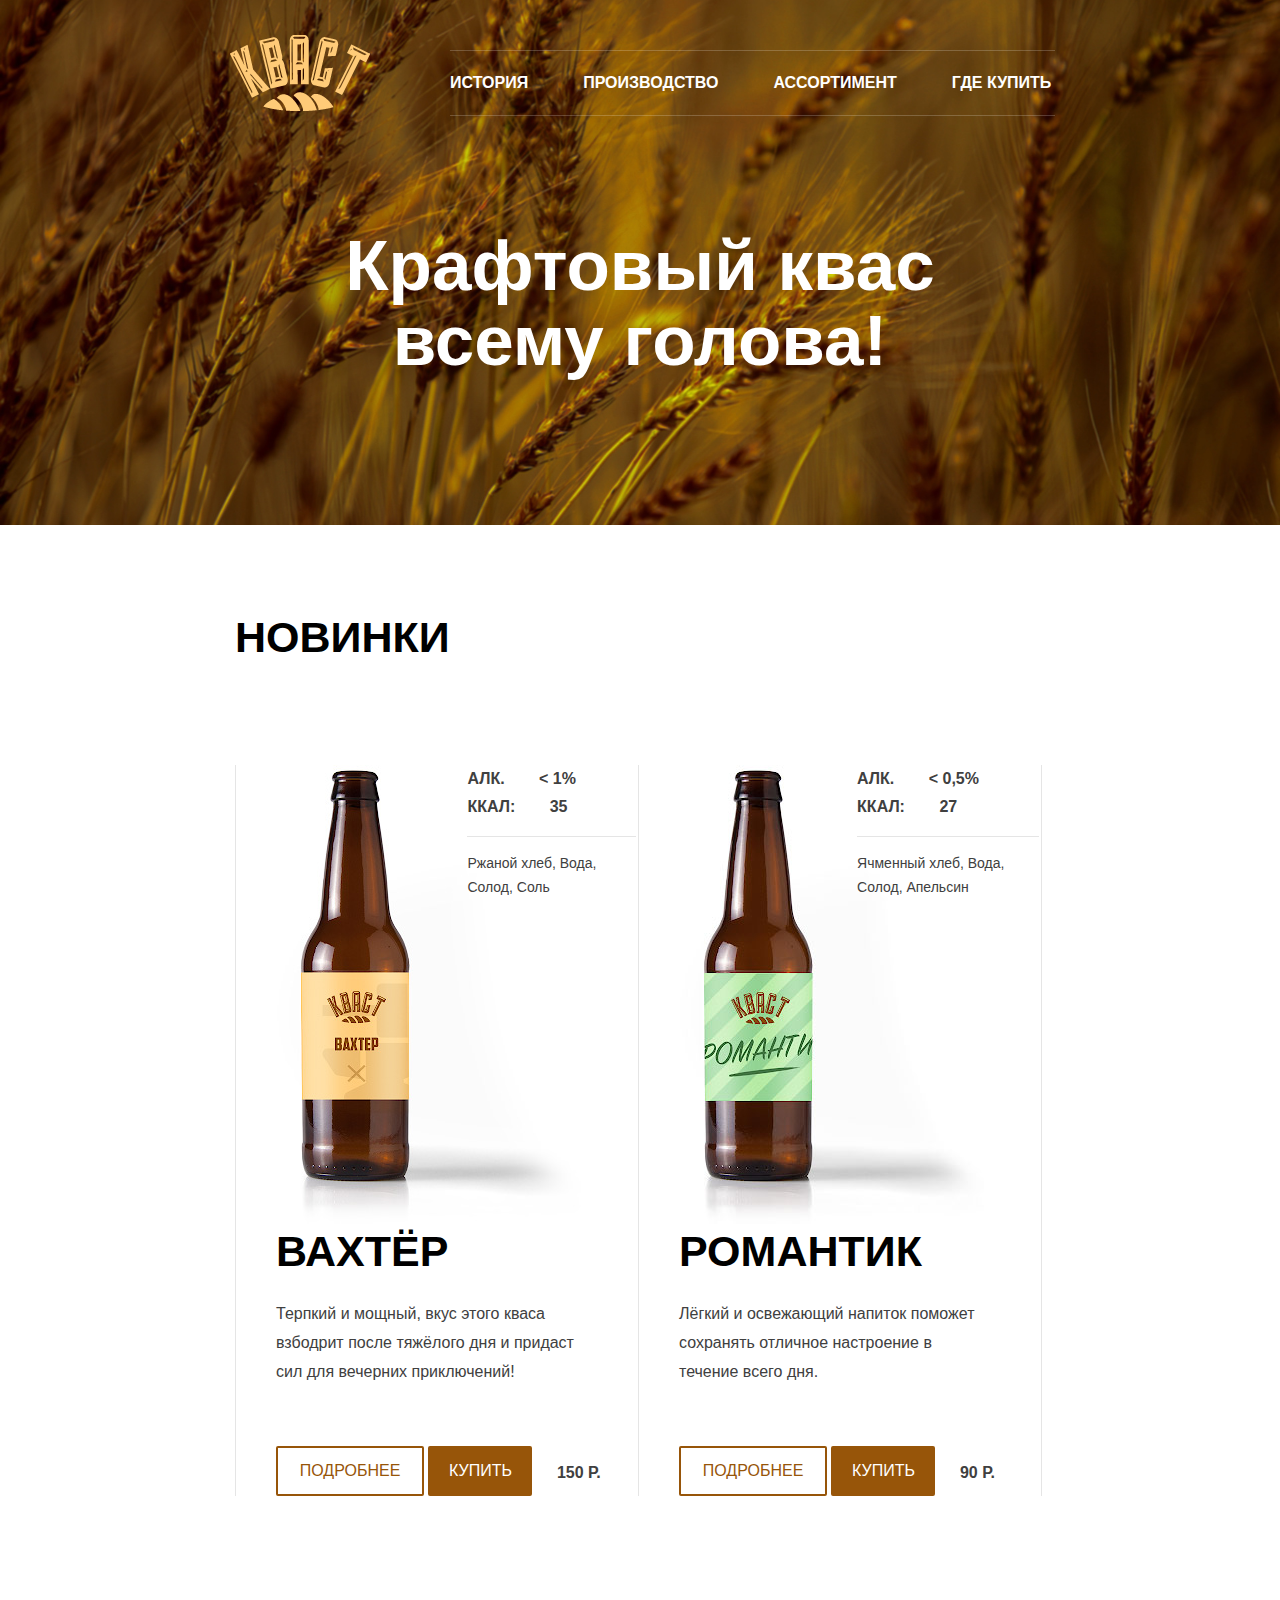
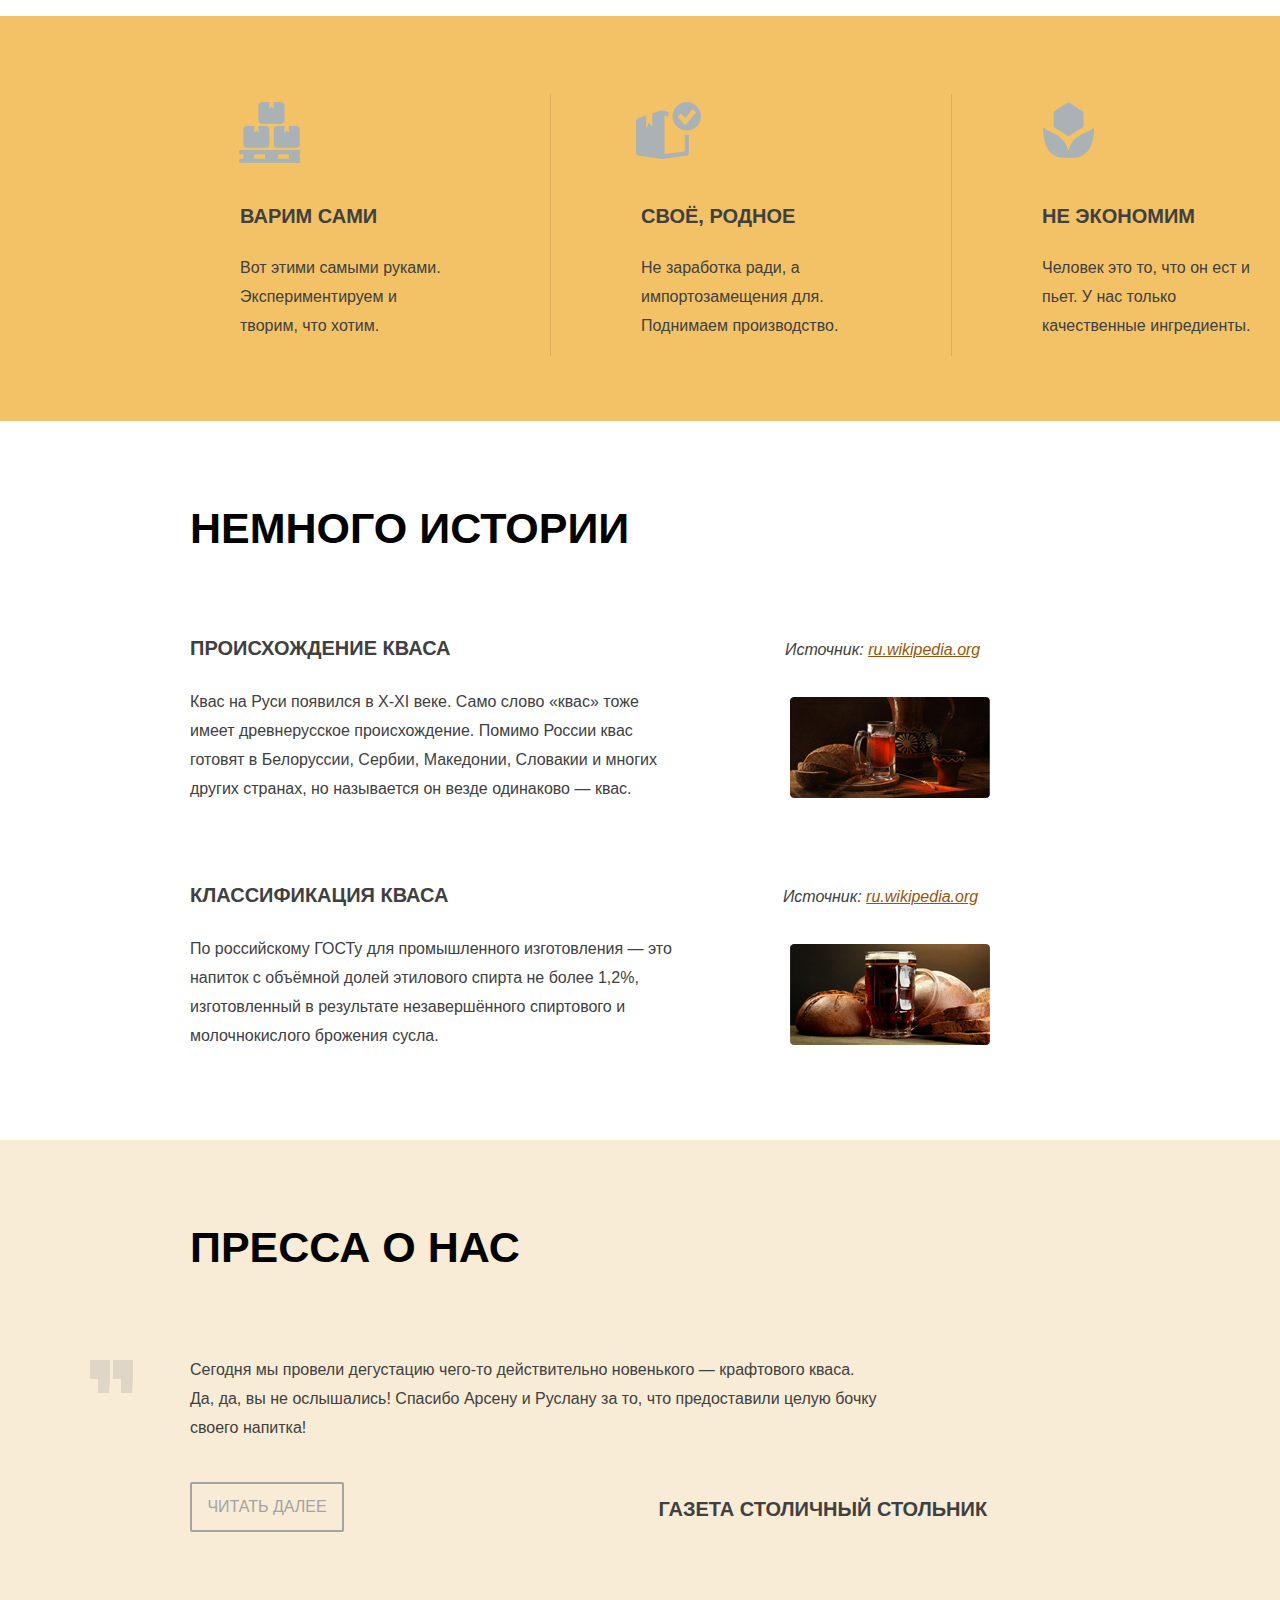
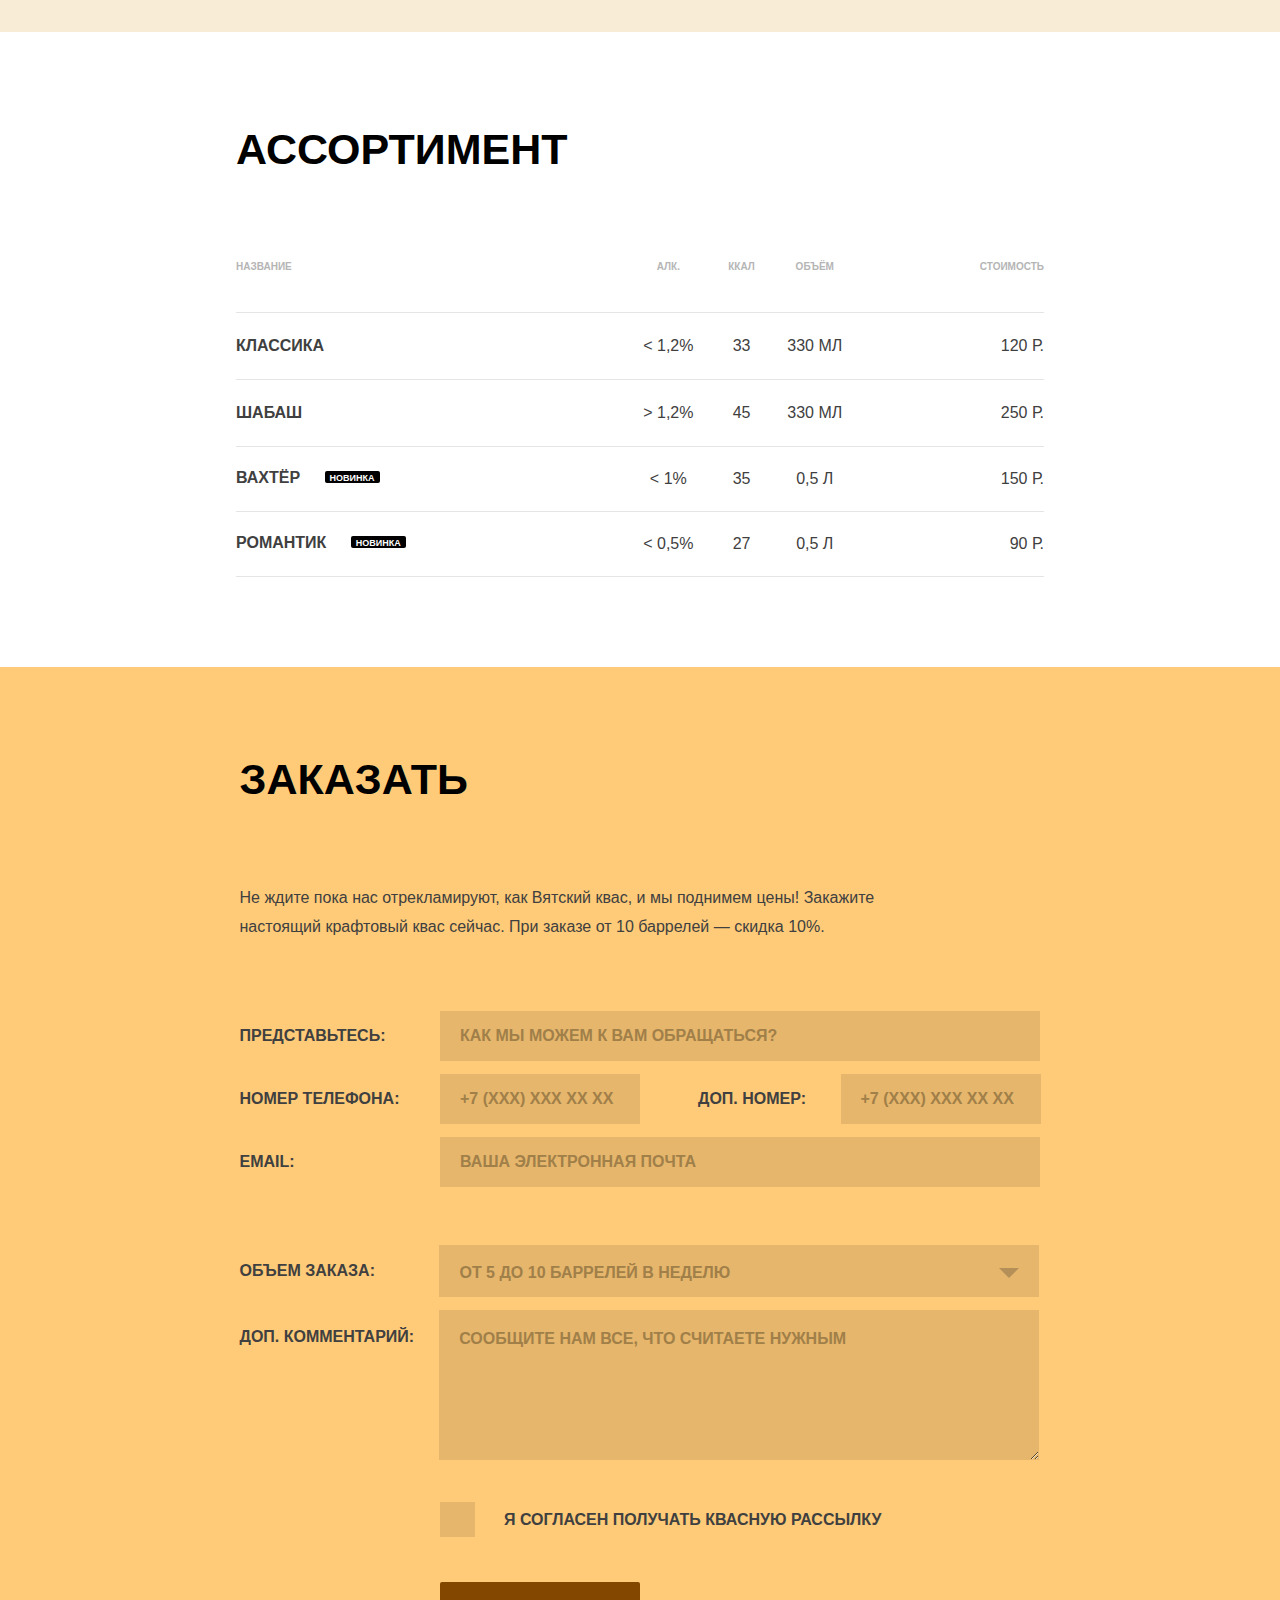
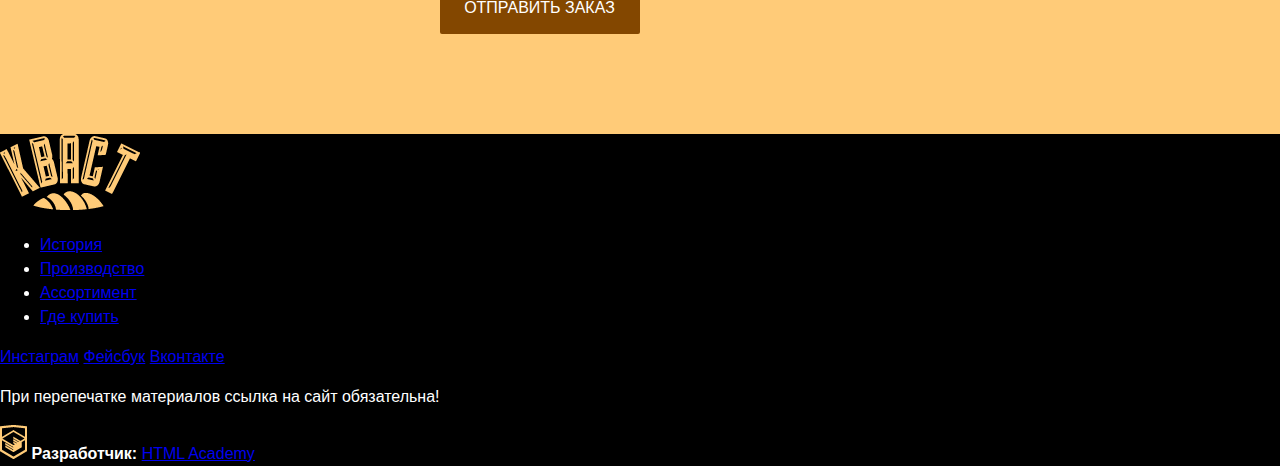
==== commit 55a434ae: "Style the 'order' section" ====
--- a/index.html
+++ b/index.html
@@ -197,56 +197,73 @@
 
 	<div class="order">
 		<div class="container">
-      		<h2 class="section-title">Заказать</h2>
-
-	      	<p class="order-tip">Не ждите пока нас отрекламируют, как Вятский квас, и мы поднимем цены! Закажите 			настоящий крафтовый квас сейчас. При заказе от 10<br> баррелей — скидка 10%.</p>
-
-	      	<form class="order-form" action="/keksby-mail" method="post">
+			<h2 class="section-title">Заказать</h2>
+
+			<p class="order-tip">Не ждите пока нас отрекламируют, как Вятский квас, и мы поднимем цены! Закажите<br>
+				настоящий крафтовый квас сейчас. При заказе от 10 баррелей — скидка 10%.</p>
+
+			<form class="order-form" action="/keksby-mail" method="post">
 
 				<div class="order-form-group">
 					<label for="fullname">Представьтесь:</label>
-					<input type="text" name="fullname" id="fullname">
-				</div>
-		
+					<input type="text" name="fullname" id="fullname" placeholder="КАК МЫ МОЖЕМ К ВАМ ОБРАЩАТЬСЯ?">
+				</div>
+				
+				<div class="clearfix">
+					<div class="order-form-group order-form-group-left">
+						<label for="phone">Номер телефона:</label>
+						<input type="text" name="phone" id="phone" placeholder="+7 (XXX) XXX XX XX">
+					</div>
+
+					<div class="order-form-group order-form-group-right">
+						<label for="phone-odd">Доп. номер:</label>
+						<input type="text" name="phone-odd" id="phone-odd" placeholder="+7 (XXX) XXX XX XX">
+					</div>
+				</div>
+
+				<div class="order-form-group order-form-group-email">
+					<label for="email">Email:</label>
+					<input type="text" name="email" id="email" placeholder="ВАША ЭЛЕКТРОННАЯ ПОЧТА">
+				</div>
+
+				<!-- true select
+
+				<div class="order-form-group custom-select">
+					<label for="order-volume">Объем заказа:</label>
+					<select name="topic" id="order-volume">
+						<option value="1">ОТ 5 ДО 10 БАРРЕЛЕЙ В НЕДЕЛЮ</option>
+					</select>
+				</div> -->
+				
+				<!-- custom select -->
 				<div class="order-form-group">
-					<label for="phone">Номер телефона:</label>
-					<input type="text" name="phone" id="phone">
-				</div>
-
-				<div class="order-form-group">
-					<label for="phone-odd">Доп. номер:</label>
-					<input type="text" name="phone-odd" id="phone-odd">
-				</div>
-
-				<div class="order-form-group">
-					<label for="email">Email:</label>
-					<input type="text" name="email" id="email">
-				</div>
-			
-				<div class="order-form-group">
-					<label for="volume">Объем заказа:</label>
-					<select name="topic" id="volume">
-						<option value="1">От 5 до 10 баррелей в неделю</option>
-					</select>
-				</div>
-
-				<div class="order-form-group">
+					<label>
+						<span class="select-label">Объем заказа:</span>
+						<span class="select-custom">ОТ 5 ДО 10 БАРРЕЛЕЙ В НЕДЕЛЮ</span>
+						<select name="topic" id="order-volume">
+							<option value="1">ОТ 5 ДО 10 БАРРЕЛЕЙ В НЕДЕЛЮ</option>
+						</select>
+					</label>
+				</div>
+
+				<div class="order-form-group order-form-group-message">
 					<label for="message">Доп. комментарий:</label>
-					<textarea name="message" id="message" rows="10" cols="75"></textarea>
+					<textarea name="message" id="message" rows="10" cols="75" placeholder="СООБЩИТЕ НАМ ВСЕ, ЧТО СЧИТАЕТЕ НУЖНЫМ"></textarea>
 				</div>
 
 				<div class="checkbox-area">
 					<label>
-						<input type="checkbox" name="subscription">
-						Я согласен получать квасную рассылку
+						<input class="checkbox" type="checkbox" name="subscription">
+						<span class="checkbox-custom"></span>
+						<span class="checkbox-label">Я СОГЛАСЕН ПОЛУЧАТЬ КВАСНУЮ РАССЫЛКУ</span>
 					</label>
 				</div>
-
+				
 				<input class="btn" type="submit" class="btn" value="Отправить заказ">
 
-			  </form>
-			</div>
-    	</div>
+			</form>
+		</div>
+	</div>
 
 	<div class="page-footer">
 		<div class="container">
--- a/style.css
+++ b/style.css
@@ -491,5 +491,189 @@
 }
 
 .order {
-    background-color: rgb(248, 211, 142);
-}
+    background-color: rgb(255, 203, 120);
+    padding-bottom: 100px;
+    padding-top: 85px;
+}
+
+.order .container {
+    width: 801px;
+}
+
+.order .section-title {
+    margin-bottom: 60px;
+}
+
+.order-tip {
+    display: inline-block;
+    line-height: 29px;
+    margin-bottom: 70px;
+}
+
+.order-form-group {
+    margin-bottom: 13px;
+}
+
+.order-form-group-email {
+    margin-bottom: 58px;
+}
+
+.order-form label {
+    display: inline-block;
+    text-transform: uppercase;
+    font-weight: bold;
+}
+
+.order-form-group-left {
+    float: left;
+}
+
+.order-form-group-right {
+    float: right;
+}
+
+.order-form input[type="text"],
+.order-form select,
+.order-form textarea {
+    box-sizing: border-box;
+    height: 50px;
+    padding: 9px 20px;
+    border: none;
+    background-color: rgb(230, 182, 108);
+}
+
+::-webkit-input-placeholder{
+    color: rgb(160, 127, 73);
+    font-weight: bold;
+}
+
+label[for="fullname"] {
+    padding-right: 50px;
+}
+
+input[id="fullname"],
+select[id="order-volume"],
+input[id="email"] {
+    width: 600px;
+}
+
+label[for="phone"] {
+    padding-right: 36px;
+}
+
+input[id="phone-odd"],
+input[id="phone"] {
+    width: 200px;
+}
+
+label[for="phone-odd"] {
+    padding-right: 30px;
+}
+
+label[for="email"] {
+    padding-right: 141px;
+}
+
+label[for="order-volume"] {
+    padding-right: 61px;
+}
+
+/* custom select */
+.order-form select {
+    display: none;
+}
+
+.select-custom {
+    position: relative;
+	width: 580px;            
+    height: 27px; 
+    background-color: rgb(230, 182, 108);
+    color: rgb(160, 127, 73);
+    padding: 16px 0 9px 20px;
+}
+
+.select-label {
+    padding-right: 60px;
+}
+
+.select-custom,
+.select-label {
+	display: inline-block;
+	vertical-align: middle;
+}
+
+.select-custom::after {
+    content: "";
+    position: absolute;
+    top: 23px;
+    right: 20px;
+    width: 0;
+    height: 0;
+    border: 10px solid transparent;
+    border-top: 10px solid rgb(180, 143, 88);
+}
+/* custom select */
+
+.order-form textarea {
+    box-sizing: border-box;
+    height: 150px;
+    width: 600px;
+    padding: 20px;
+    border: none;
+    background-color: rgb(230, 182, 108);
+}
+
+label[for="message"] {
+    padding-right: 25px;
+    float: left;
+    margin-top: 15px;
+}
+
+.order-form-group-message {
+    margin-bottom: 35px;
+}
+
+/* customize .checkbox */
+.checkbox {
+	display: none;
+}
+
+.checkbox-custom {
+	position: relative;      
+	width: 35px;            
+	height: 35px;            
+    background-color: rgb(230, 182, 108);
+    margin-right: 25px;
+    margin-left: 200px;
+}
+
+.checkbox-custom,
+.checkbox-label {
+	display: inline-block;
+	vertical-align: middle;
+}
+
+.checkbox:checked + .checkbox-custom::before {
+	content: "";             
+	display: block;			 
+	position: absolute;      
+	top: 0;
+	right: 0;
+	bottom: 0;
+	left: 0;
+	background: url("img/bird.png");
+}
+/* customize .checkbox */
+
+.checkbox-area {
+    margin-bottom: 45px;
+}
+
+input[type="submit"] {
+    border: none;
+    color: rgb(255, 255, 255);
+    background: rgb(131, 71, 0);
+    width: 200px;
+    padding: 14px 20px;
+    margin-left: 200px;
+}
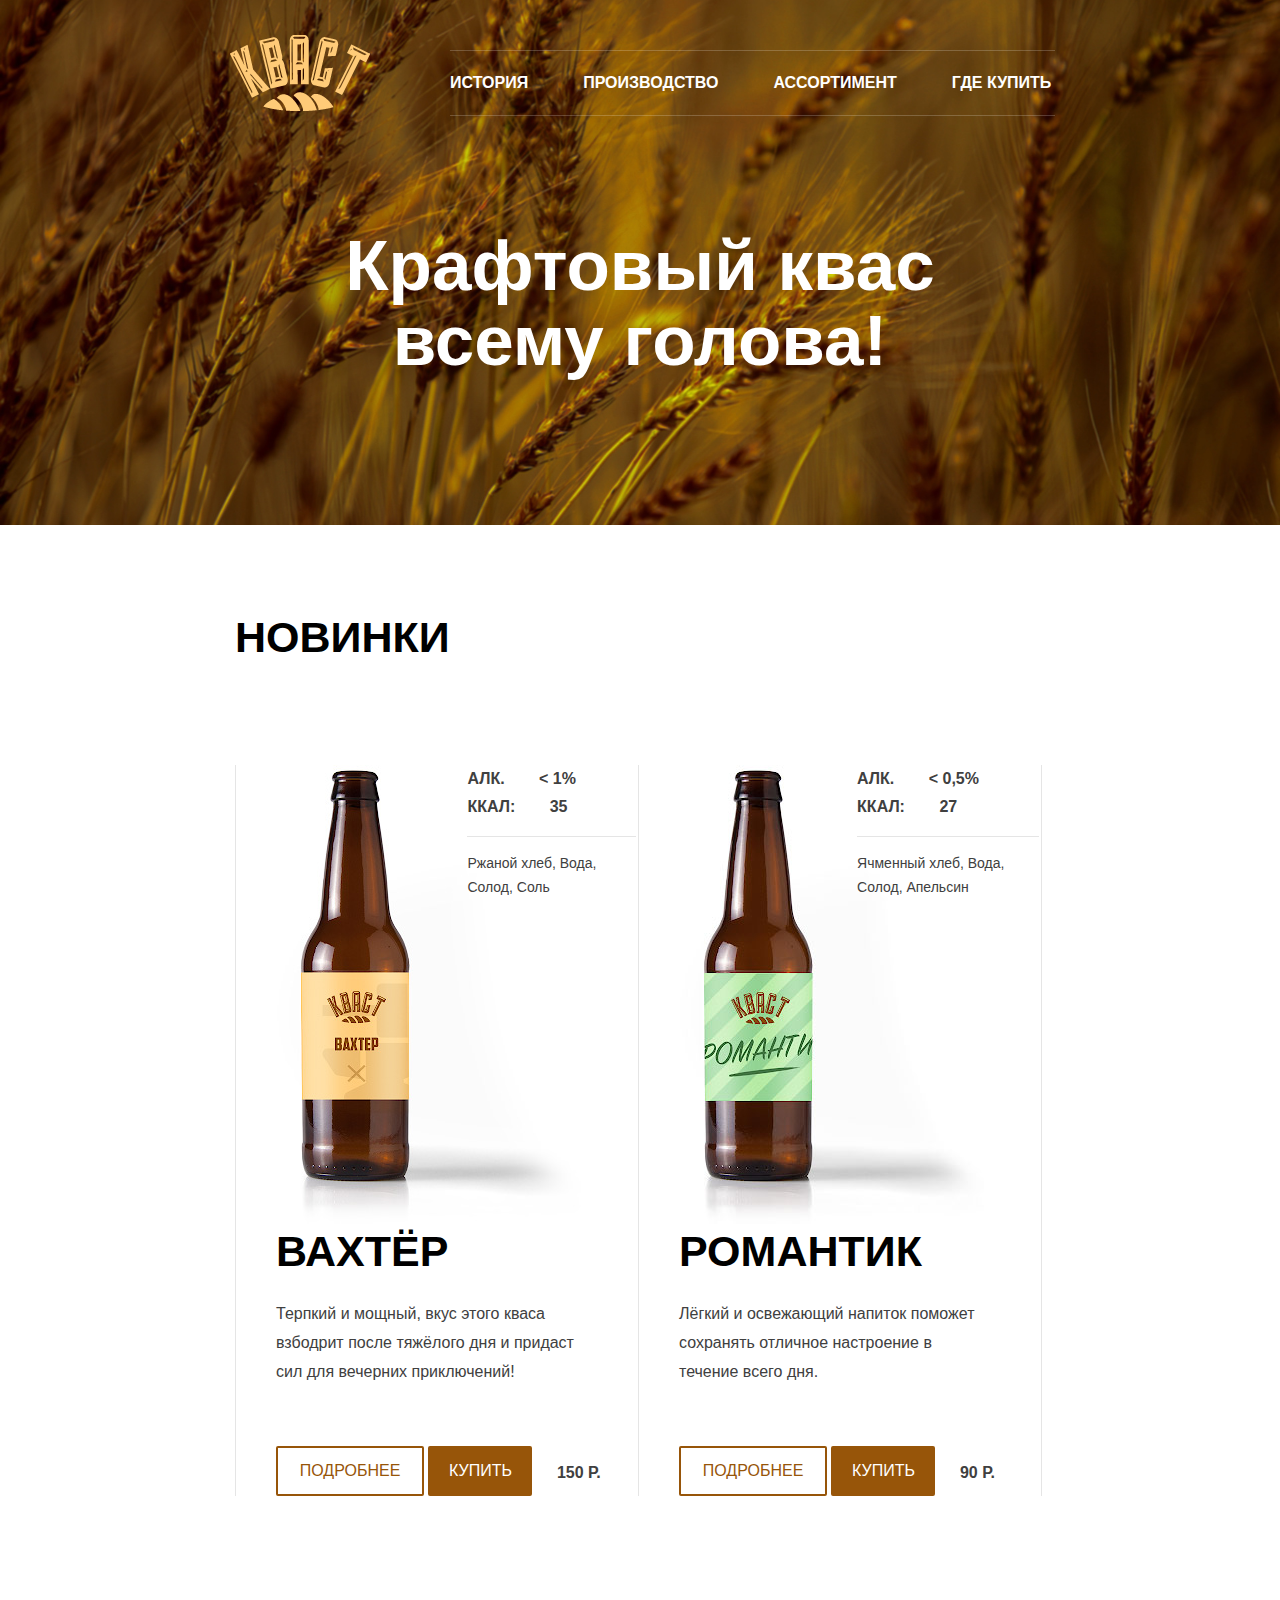
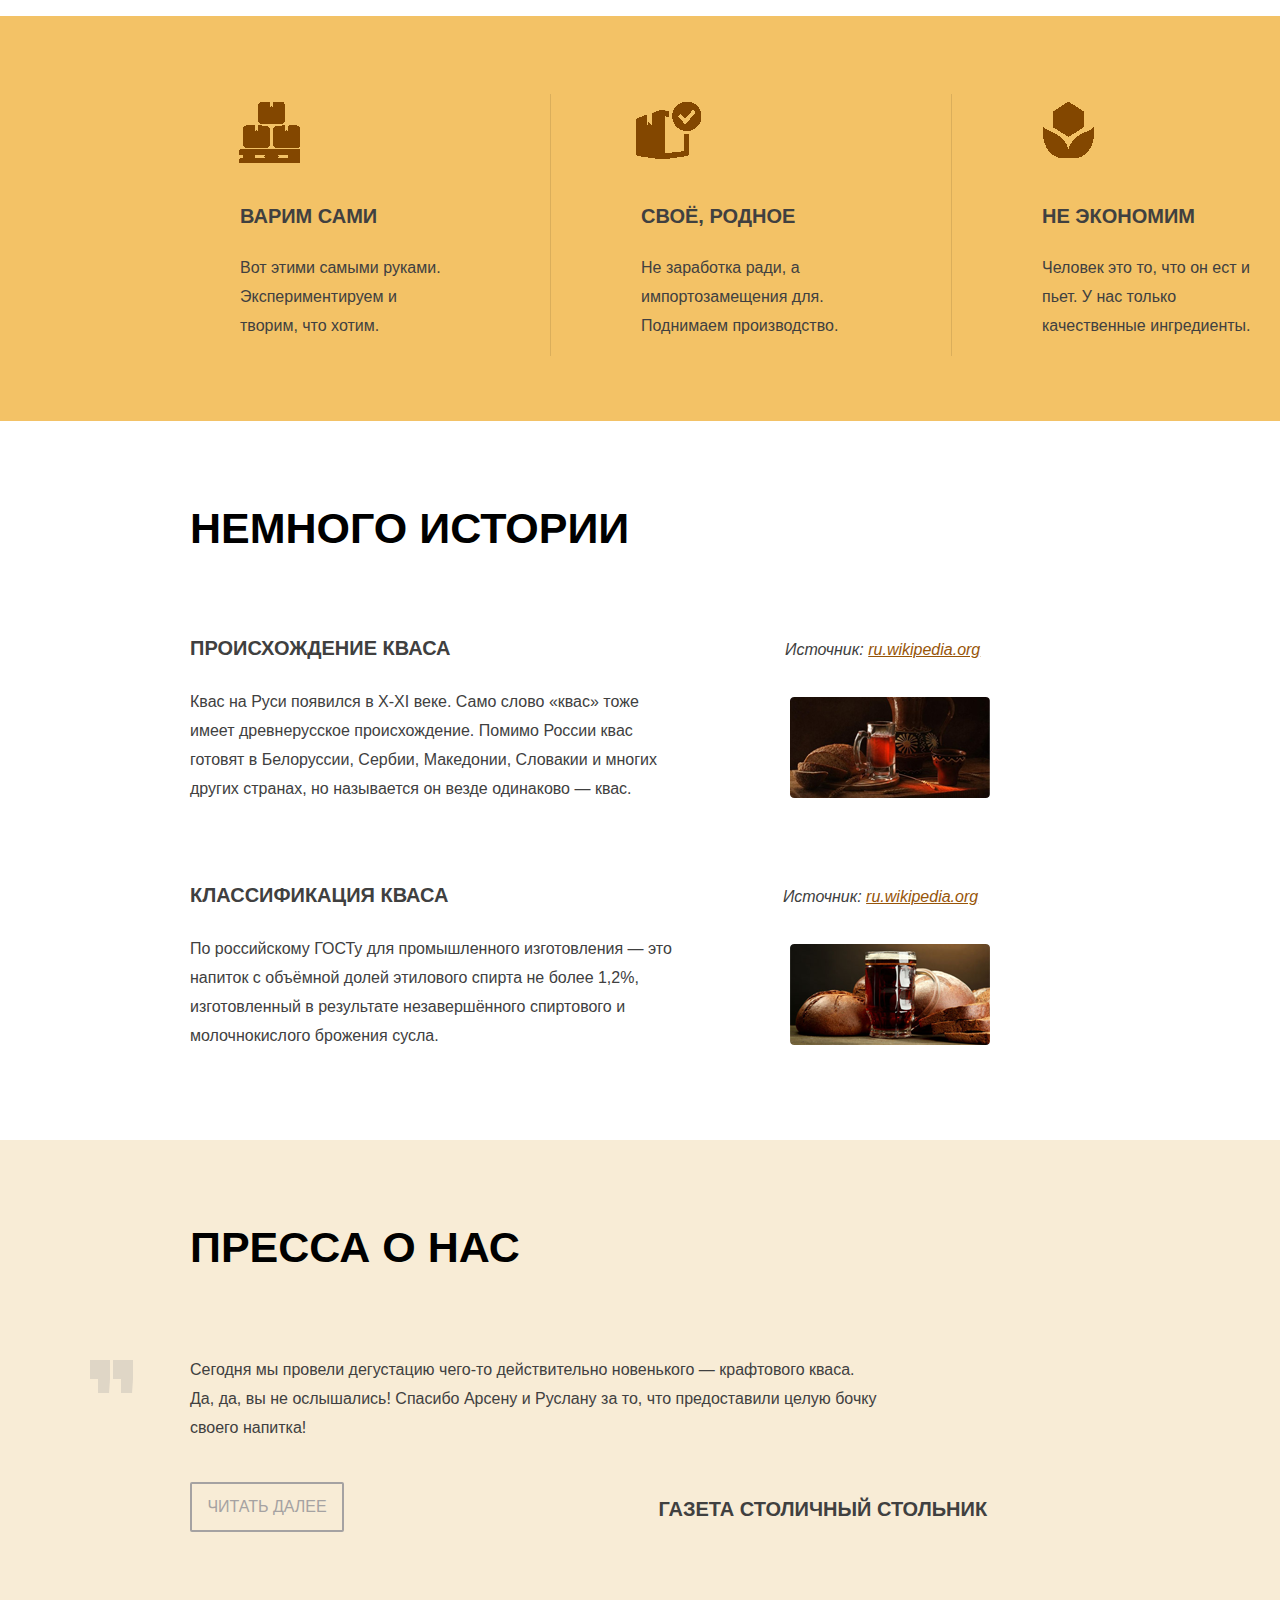
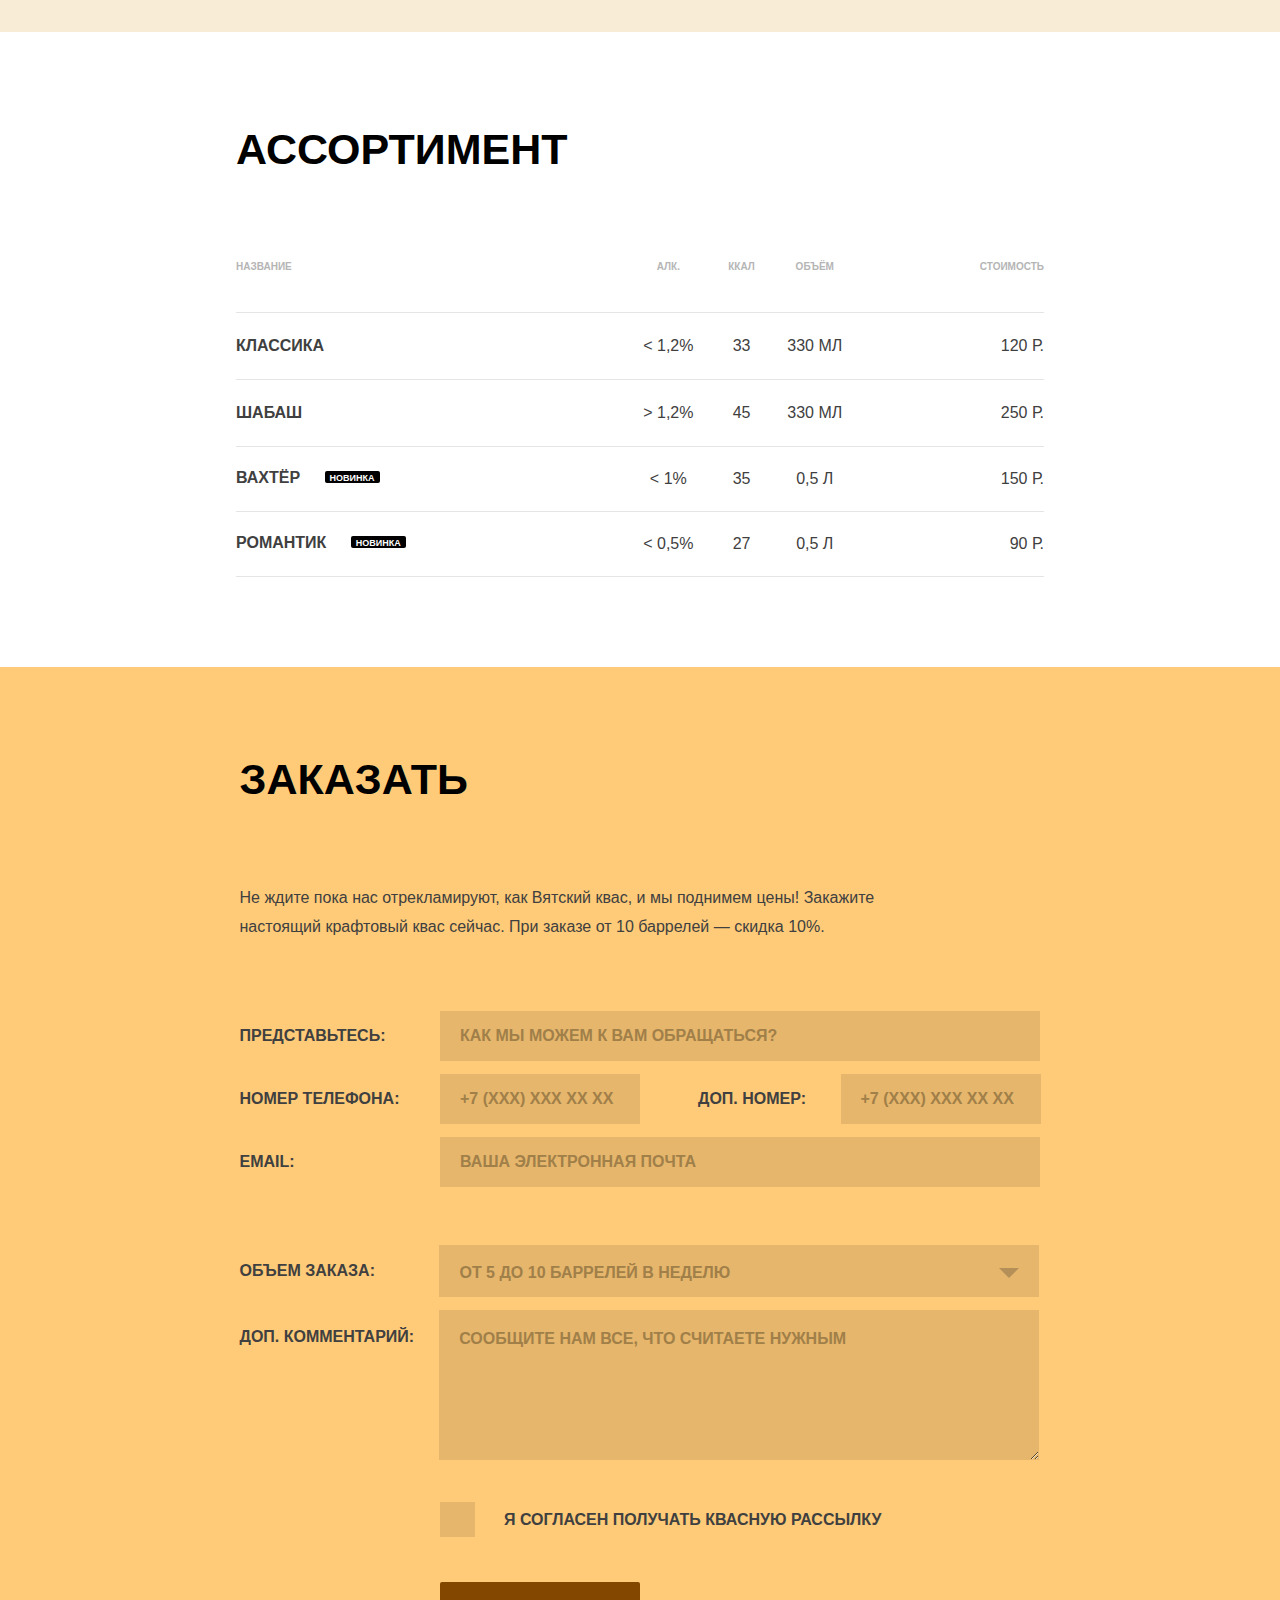
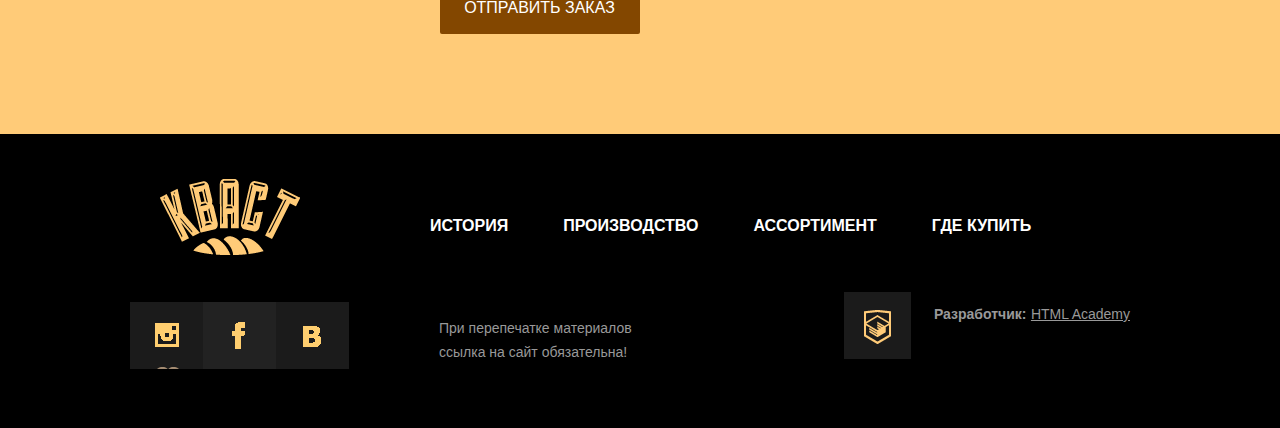
==== commit 1e145ea0: "Style the 'page-footer' section" ====
--- a/index.html
+++ b/index.html
@@ -265,30 +265,35 @@
 		</div>
 	</div>
 
-	<div class="page-footer">
-		<div class="container">
-			<div class="footer-logo">
-				<img src="img/logo.png" width="" height="">
-			</div>
-
-			<ul>
-				<li><a href="#">История</a></li>
-				<li><a href="#">Производство</a></li>
-				<li><a href="#">Ассортимент</a></li>
-				<li><a href="#">Где купить</a></li>
-			</ul>
-			
-			<a class="social-btn" href="https://instagram.com/htmlacademy">Инстаграм</a>
-			<a class="social-btn" href="https://facebook.com/htmlacademy">Фейсбук</a>
-			<a class="social-btn" href="https://vk.com/htmlacademy">Вконтакте</a>
-
-			<p>При перепечатке материалов ссылка на сайт обязательна!</p>
-
-			<div class="footer-copyright">
-				<img src="img/htmlacademy.png">
-				<b>Разработчик:</b> <a href="https://htmlacademy.ru">HTML Academy</a>
-        	</div>
-		</div>
-	</div>
-  </body>
+		<div class="page-footer">
+			<div class="container">
+				<div class="footer-top clearfix">
+					<div class="footer-logo">
+						<img src="img/logo.png" width="" height="">
+					</div>
+
+					<ul class="main-nav clearfix">
+						<li><a href="#">История</a></li>
+						<li><a href="#">Производство</a></li>
+						<li><a href="#">Ассортимент</a></li>
+						<li><a href="#">Где купить</a></li>
+					</ul>
+				</div>
+				
+				<div class="footer-bottom clearfix">
+					<div class="footer-social">
+						<a class="social-btn social-btn-in" href="https://instagram.com/htmlacademy">Инстаграм</a>
+						<a class="social-btn social-btn-fb" href="https://facebook.com/htmlacademy">Фейсбук</a>
+						<a class="social-btn social-btn-vk" href="https://vk.com/htmlacademy">Вконтакте</a>
+					</div>
+
+					<p class="reference-needed">При перепечатке материалов<br> ссылка на сайт обязательна!</p>
+
+					<div class="footer-copyright">
+						<b>Разработчик:</b> <a href="https://htmlacademy.ru">HTML Academy</a>
+					</div>
+				</div>
+			</div>
+		</div>
+	</body>
 </html>
--- a/style.css
+++ b/style.css
@@ -677,3 +677,100 @@
     padding: 14px 20px;
     margin-left: 200px;
 }
+
+/* .page-footer */
+.page-footer {
+    padding-top: 45px;
+    padding-bottom: 50px;
+}
+
+.page-footer .container {
+    width: 1020px;
+}
+
+.footer-top {
+    padding-bottom: 40px;
+}
+
+.footer-logo {
+    float: left;
+    padding-left: 30px;
+}
+
+.page-footer .main-nav {
+    width: 605px;
+    margin: 0;
+    margin-top: 15px;
+    margin-left: 130px;
+    padding: 20px 0;
+    list-style: none;
+    border-top: none;
+    border-bottom: none;
+}
+
+.footer-social {
+    float: left;
+    width: 219px;
+    font-size: 0;
+    margin-right: 90px;
+}
+
+.social-btn {
+    display: inline-block;
+    width: 73px;
+    height: 67px;
+    vertical-align: middle;
+    color: #ffffff;
+    background-image: url("img/sprite.png");
+    background-repeat: no-repeat;
+}
+
+.social-btn-in {
+    background-position: 20px -355px;
+    background-color: #1b1b1b;
+}
+
+.social-btn-fb {
+    background-position: 24px -294px;
+    background-color: #222222;
+}
+
+.social-btn-vk {
+    background-position: 22px -234px;
+    background-color: #1b1b1b;
+}
+
+.reference-needed {
+    display: block;
+    float: left;
+    font-size: 14px;
+    color: #999999;
+}
+
+.footer-copyright {
+    float: right;
+    position: relative;
+    margin-right: 20px;
+}
+
+.footer-copyright::before {
+    content: "";
+    position: absolute;
+    width: 67px;
+    height: 67px;
+    top: -10px;
+    left: -90px;
+    background: url(img/htmlacademy.png) no-repeat;
+    background-position: 20px 18px;
+    background-color: #1b1b1b;
+}
+
+.footer-copyright a,
+.footer-copyright b {
+    color: #999999;
+    font-size: 14px;
+}
+
+/* .footer-copyright b {
+    padding-left: 60px;
+} */
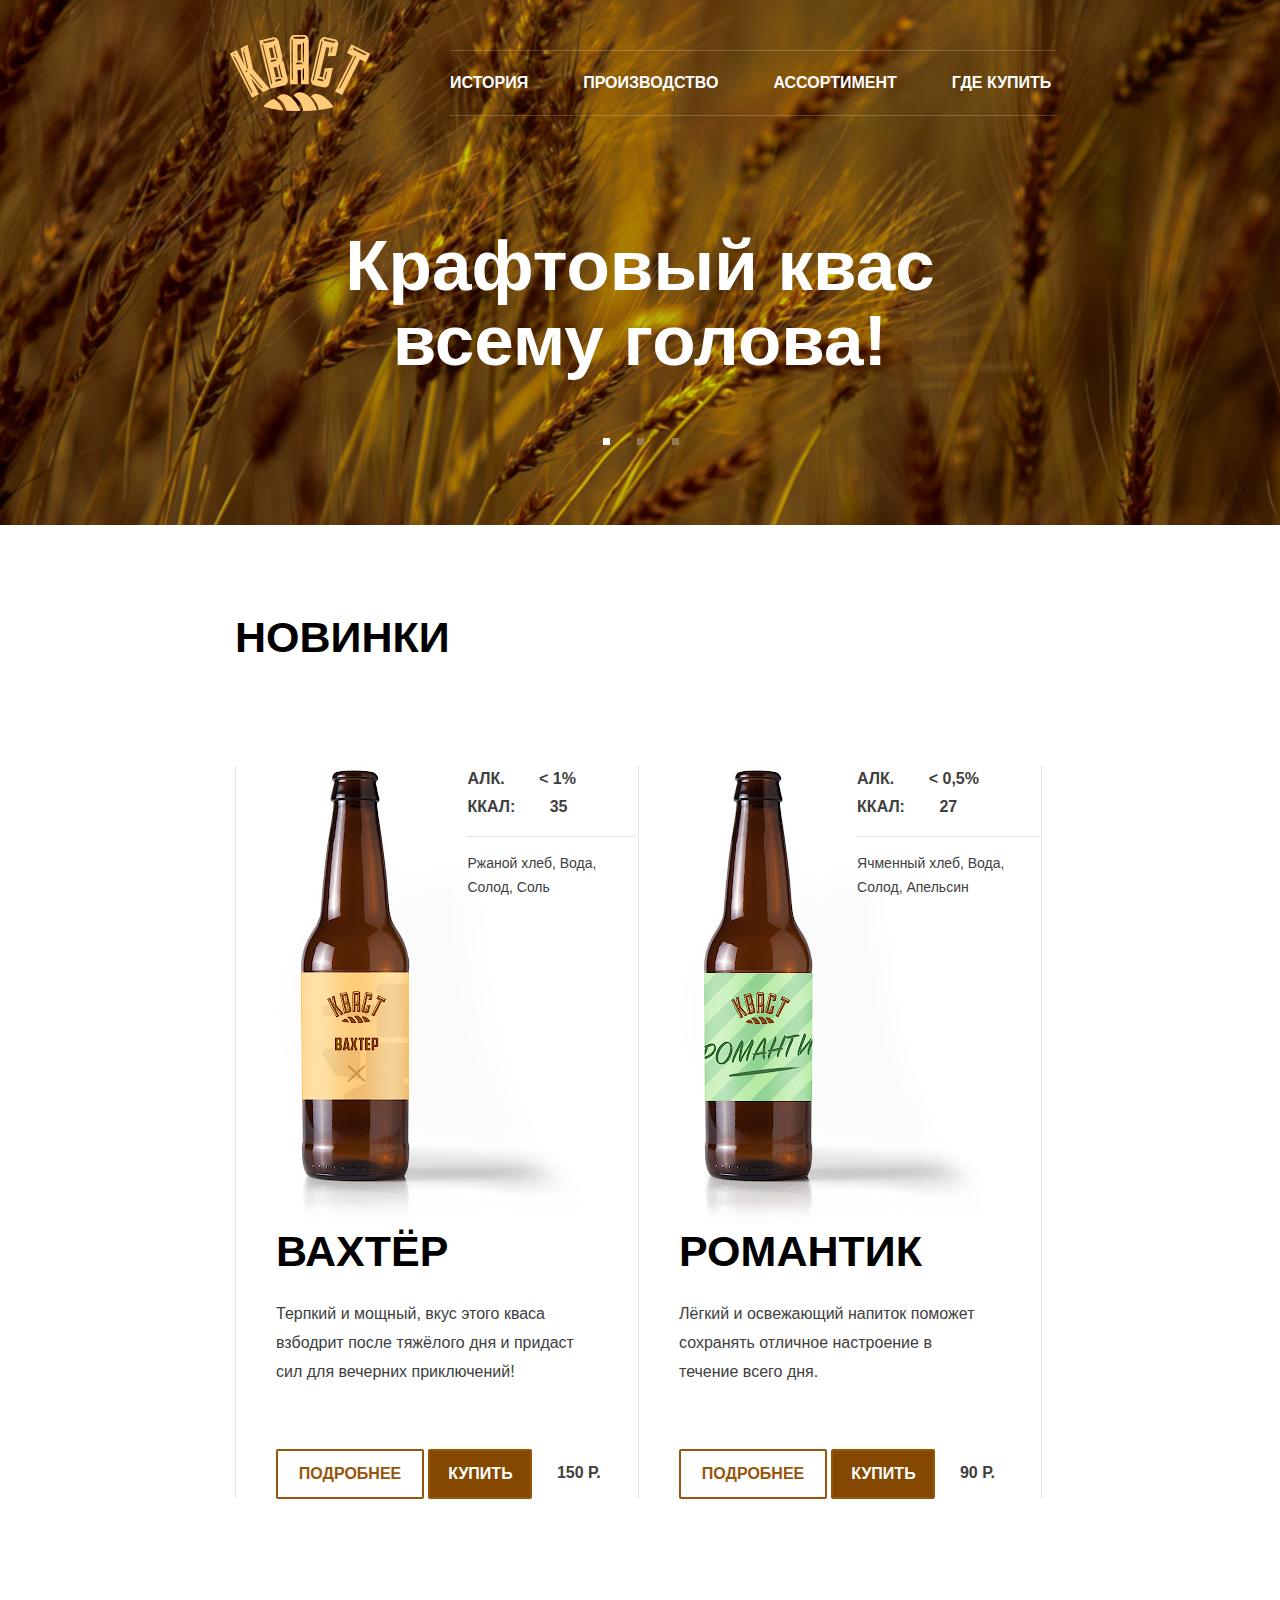
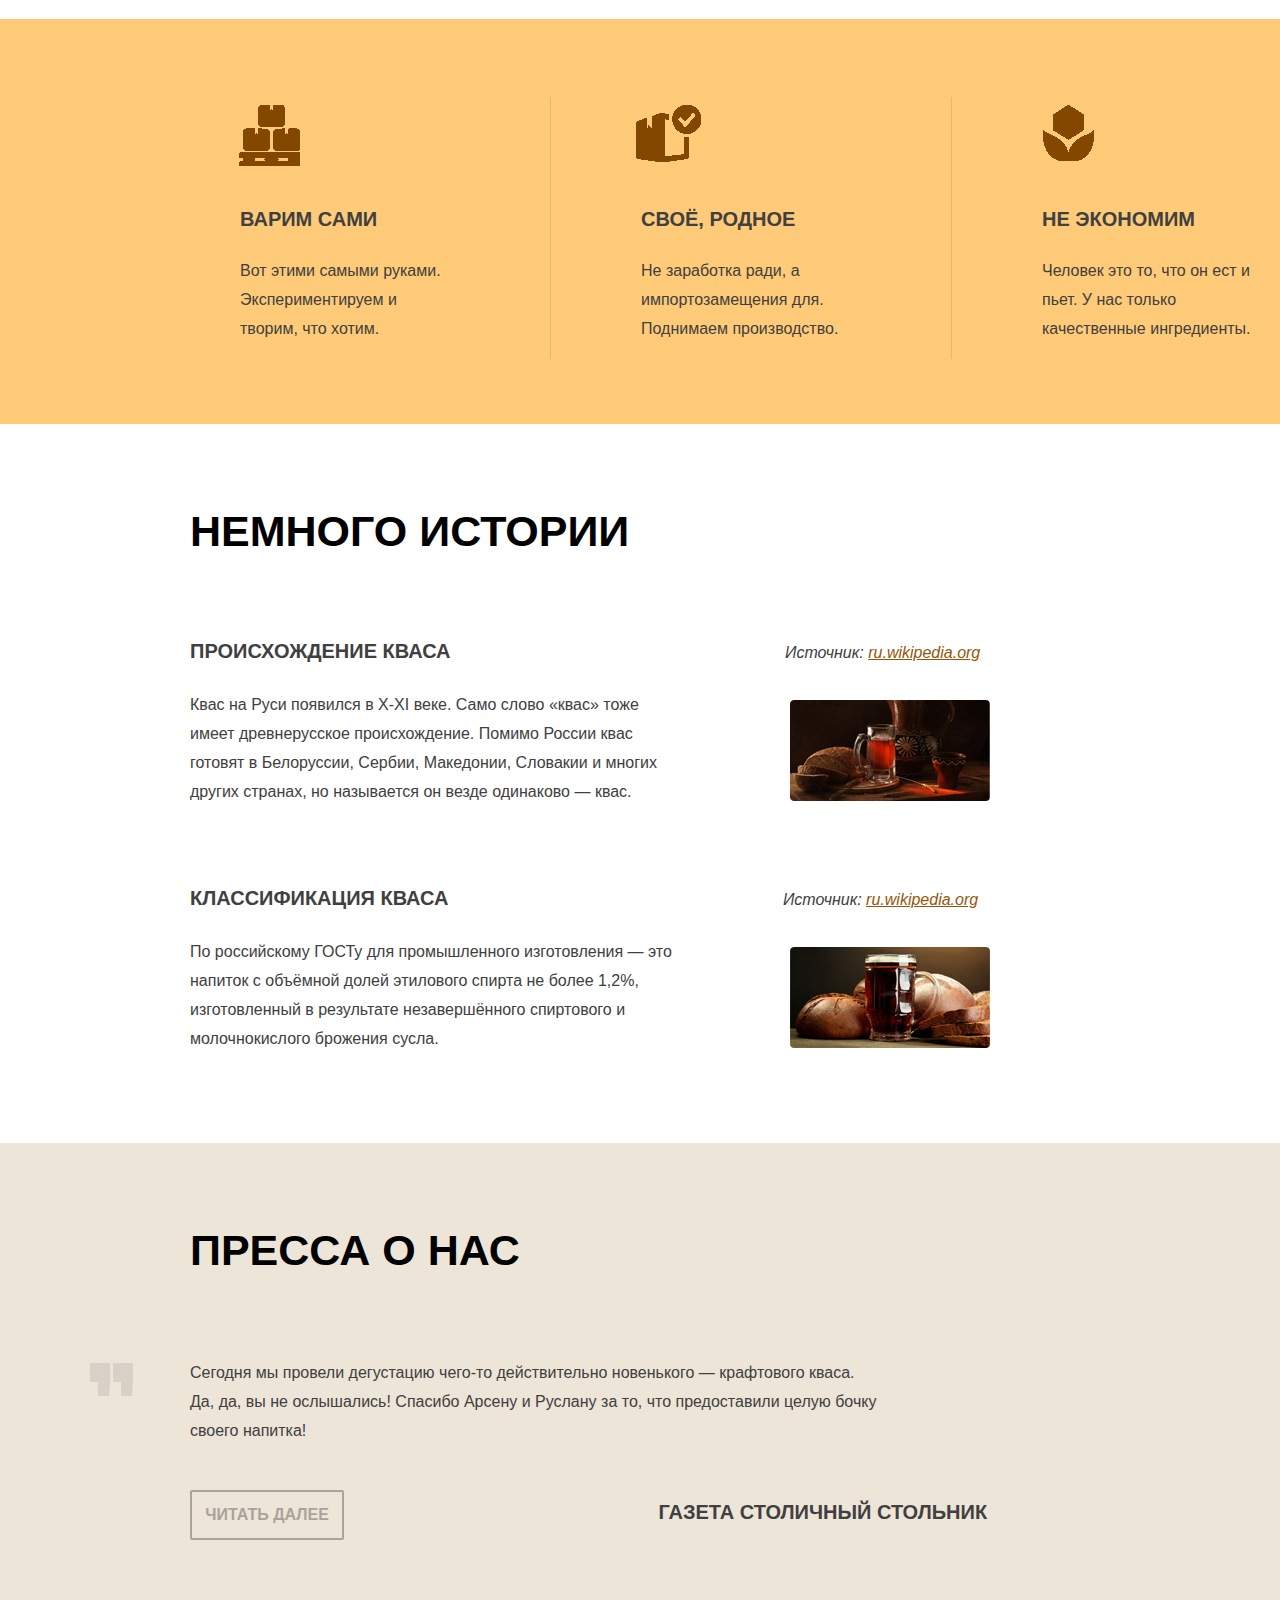
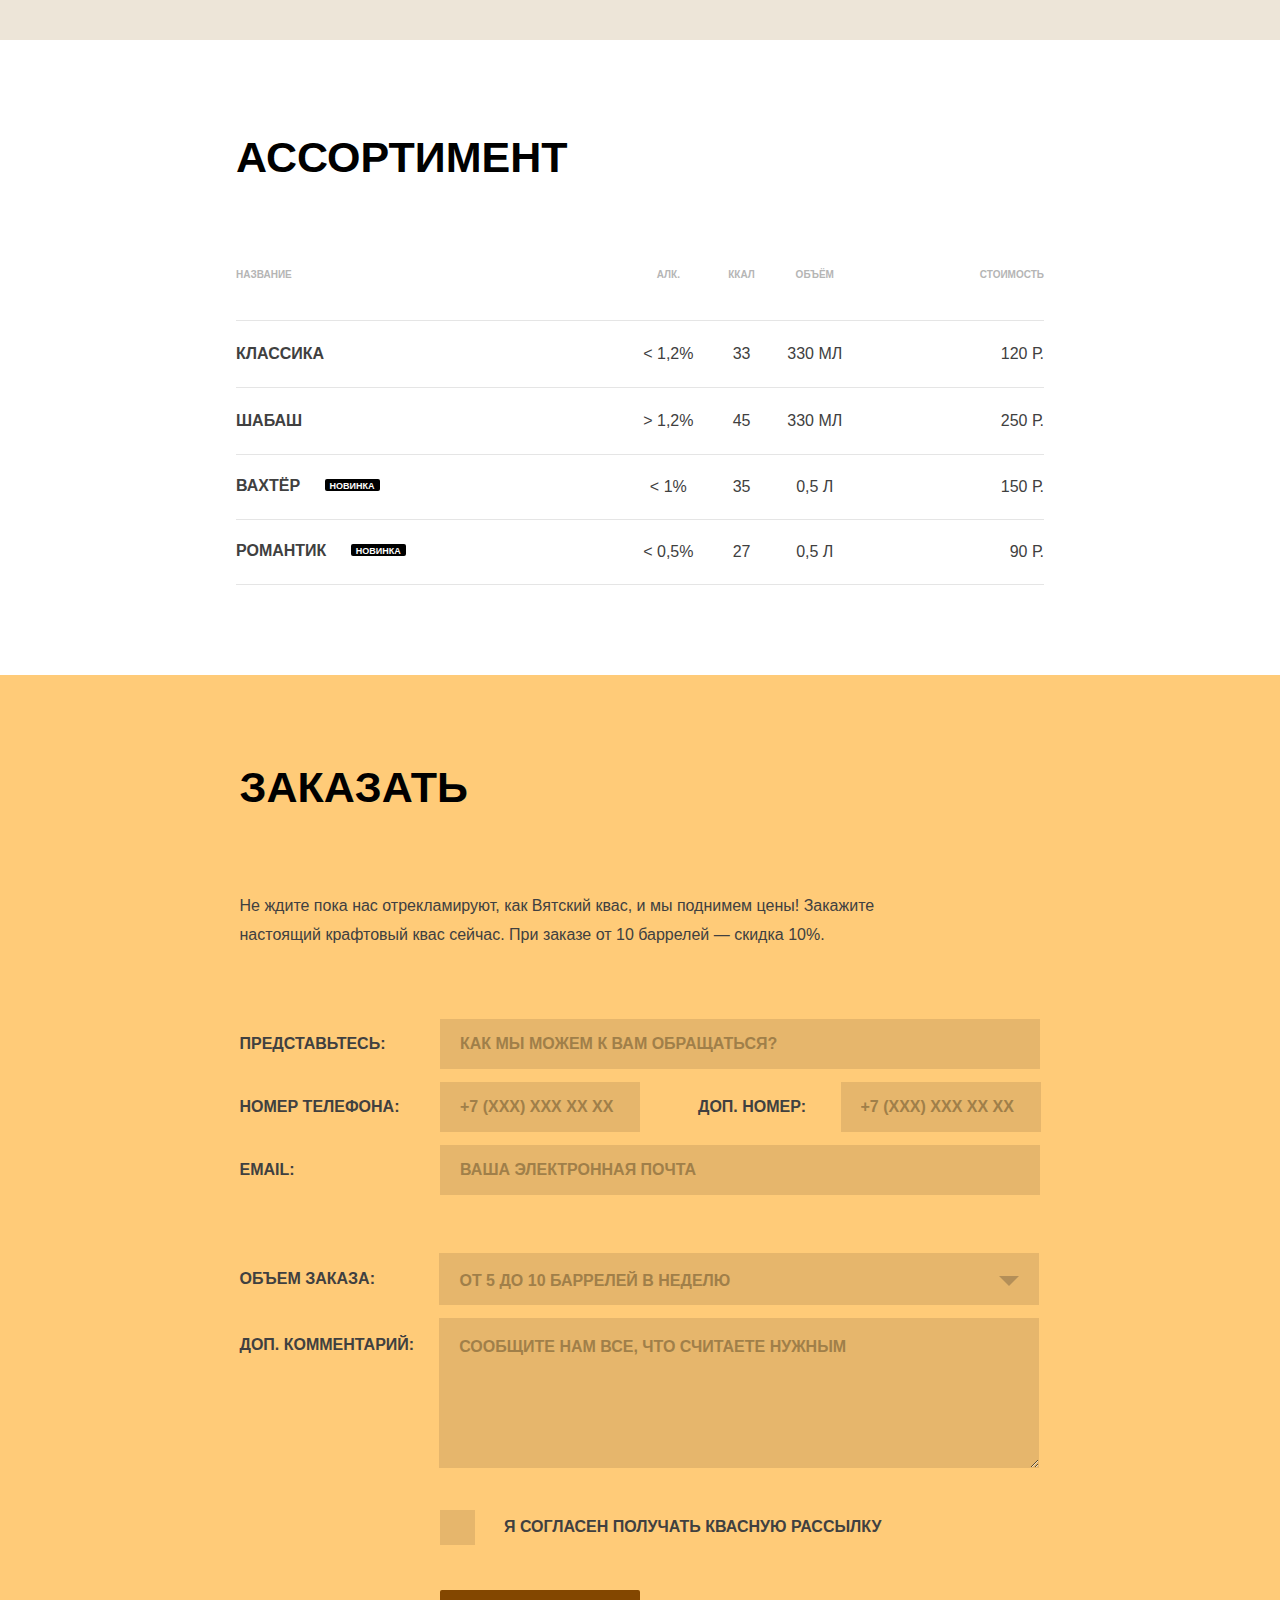
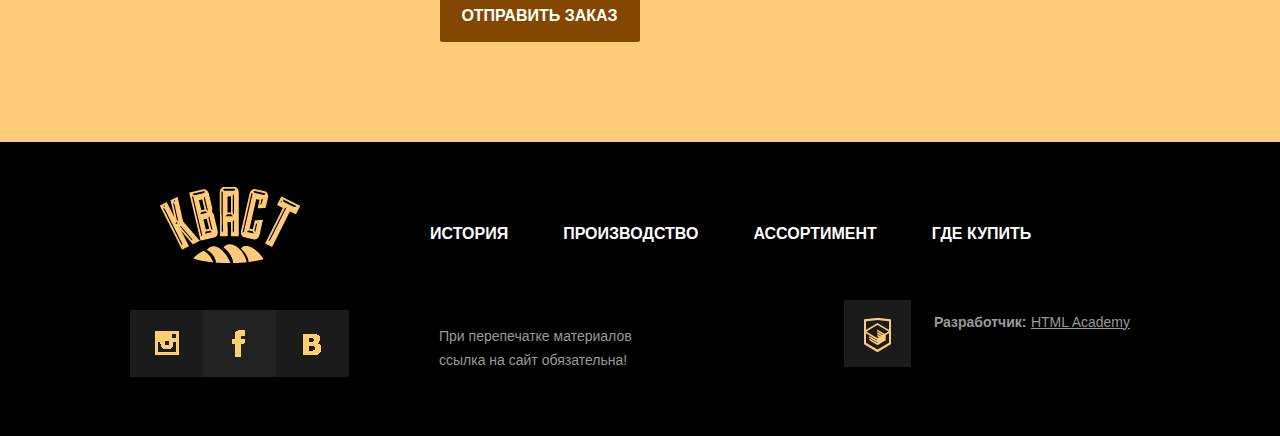
==== commit c7498db7: "Add slider menu" ====
--- a/index.html
+++ b/index.html
@@ -23,6 +23,11 @@
 			<div class="promo">
 				Крафтовый квас<br> всему голова!
 			</div>
+			<ul class="nav">
+				<li><button>1</button></li>
+				<li><button>2</button></li>
+				<li><button>3</button></li>
+			</ul>
 		</div>
 	</div>
 
--- a/style.css
+++ b/style.css
@@ -95,12 +95,34 @@
     text-decoration: none;
 }
 
+.nav {
+    list-style: none;
+    margin-left: 450px;
+    margin-top: 60px;
+    padding: 0;
+}
+
+.nav li {
+    display: inline-block;
+    text-indent: -9999px;
+    margin-left: 23px;
+    width: 7px;
+    height: 7px;
+    background: #937c53;
+    cursor: pointer;
+}
+
+.nav li:first-child {
+    background: #fefefc;
+}
+
 .btn {
     display: inline-block;
     width: 144px;
     padding: 11px 0;
     font: inherit;
-    vertical-align: top;
+    font-weight: bold;
+    vertical-align: middle;
     text-align: center;
     color: rgb(151, 85, 9);
     text-transform: uppercase;
@@ -205,11 +227,11 @@
 }
 
 .btn.btn-detailed:active {
-    color: rgba(114, 65, 8, 0.5)
+    color: rgba(114, 65, 8, 0.5);
 }
 
 .btn.btn-buy {
-    background-color: rgb(151, 85, 9);
+    background-color: rgb(132, 72, 0);
     color: rgb(255, 255, 255);
     width: 100px;
 }
@@ -229,7 +251,7 @@
 }
 
 .benefits {
-    background-color: rgb(243, 194, 102);
+    background-color: #ffcb78;
     padding-bottom: 65px;
     padding-top: 78px;
     margin-top: 30px;
@@ -350,7 +372,7 @@
     margin-bottom: 80px;
 }
 .about-us {
-    background-color: rgb(248, 236, 214);
+    background-color: rgb(237, 229, 216);
     padding-top: 80px;
     padding-bottom: 100px;
 }
@@ -397,8 +419,8 @@
 }
 
 .btn-read {
-    color: rgb(165, 162, 162);
-    border-color: rgb(165, 162, 162);
+    color: rgb(170, 163, 155);
+    border-color: rgb(170, 163, 155);
     width: 150px;
 }
 
@@ -676,6 +698,7 @@
     width: 200px;
     padding: 14px 20px;
     margin-left: 200px;
+    cursor: pointer;
 }
 
 /* .page-footer */
